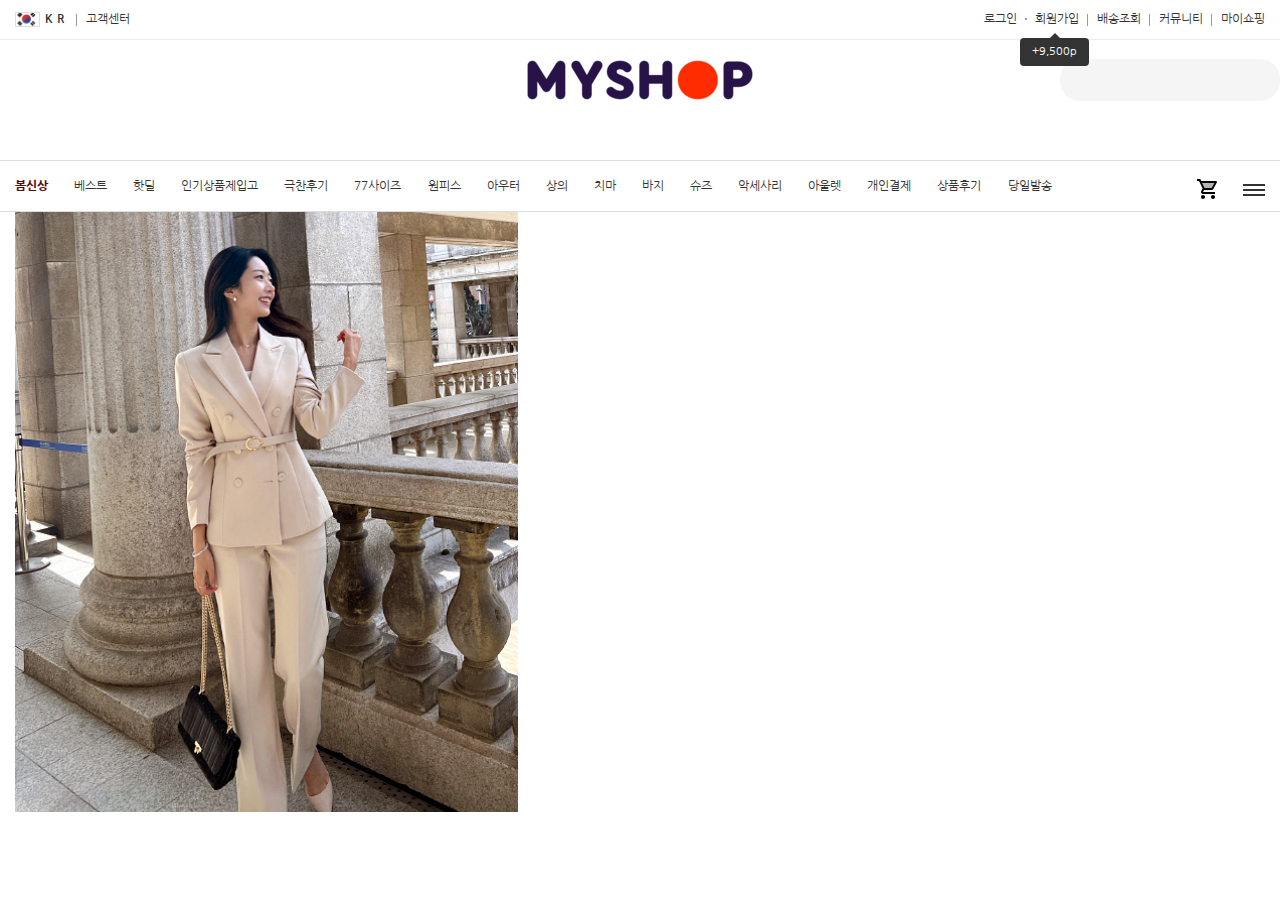
==== index.html @ f2a1b85c "second commit" ====
<!DOCTYPE html>
<html lang="ko">
    <head>
        <meta charset="UTF-8">
        <meta http-equiv="X-UA-Compatible" content="IE=edge">
        <meta name="viewport" content="width=device-width, initial-scale=1.0">
        <title>myShop</title>
        <link rel="stylesheet" href="css/style.css">
    </head>
    <body>
        <header>
            <div class="topnav">
                <div class="container">
                    <div class="row justify-content-between">
                        <ul class="left-nav">
                            <li>
                                <a href="#" class="strong">
                                    <span class="flags kr"></span>KR</a>
                                <ul class="trans-nav">
                                    <li>
                                        <a href="#">
                                            <span class="flags kr"></span>한국어</a>
                                    </li>
                                    <li>
                                        <a href="#">
                                            <span class="flags en"></span>영어</a>
                                    </li>
                                    <li>
                                        <a href="#">
                                            <span class="flags jp"></span>일본어</a>
                                    </li>
                                </ul>
                            </li>
                            <li>
                                <a href="#">고객센터</a>
                            </li>
                        </ul>
                        <ul class="right-nav">
                            <li>
                                <a href="#">로그인</a>
                            </li>
                            <li>
                                <a href="#" class="register">회원가입</a>
                            </li>
                            <li>
                                <a href="#">배송조회</a>
                            </li>
                            <li>
                                <a href="#">커뮤니티</a>
                                <ul class="comunity-nav">
                                    <li>
                                        <a href="#">공지사항</a>
                                    </li>
                                    <li>
                                        <a href="#">이벤트</a>
                                    </li>
                                    <li>
                                        <a href="#">상품후기</a>
                                    </li>
                                    <li>
                                        <a href="#">자주묻는질문</a>
                                    </li>
                                    <li>
                                        <a href="#">VIP전용게시판</a>
                                    </li>
                                    <li>
                                        <a href="#">배송문의</a>
                                    </li>
                                </ul>
                            </li>
                            <li>
                                <a href="#">마이쇼핑</a>
                            </li>
                        </ul>
                    </div>
                </div>
            </div>
            <section class="container">
                <div class="header-section row">
                    <a href="#" class="logo"></a>
                    <!-- search -->
                    <form class="search-form">
                        <label class="search">
                            <input type="search" class="search">
                            <button class="btn-search">
                                <span class="material-icons-two-tone">
                                    search
                                </span>
                            </button>
                        </label>
                    </form>
                </div>
            </section>
            <nav>
                <div class="container">
                    <div class="row mt-3">
                        <div class="col-lg-10">
                            <ul class="nav">
                                <li class="nav-item">
                                    <a href="#">봄신상</a>
                                </li>
                                <li class="nav-item">
                                    <a href="#">베스트</a>
                                </li>
                                <li class="nav-item">
                                    <a href="#">핫딜</a>
                                </li>
                                <li class="nav-item">
                                    <a href="#">인기상품제입고</a>
                                </li>
                                <li class="nav-item">
                                    <a href="#">극찬후기</a>
                                </li>
                                <li class="nav-item">
                                    <a href="#">77사이즈</a>
                                </li>
                                <li class="nav-item">
                                    <a href="#">원피스</a>
                                </li>
                                <li class="nav-item">
                                    <a href="#">아우터</a>
                                </li>
                                <li class="nav-item">
                                    <a href="#">상의</a>
                                </li>
                                <li class="nav-item">
                                    <a href="#">치마</a>
                                </li>
                                <li class="nav-item">
                                    <a href="#">바지</a>
                                </li>
                                <li class="nav-item">
                                    <a href="#">슈즈</a>
                                </li>
                                <li class="nav-item">
                                    <a href="#">악세사리</a>
                                </li>
                                <li class="nav-item">
                                    <a href="#">아울렛</a>
                                </li>
                                <li class="nav-item">
                                    <a href="#">개인결제</a>
                                </li>
                                <li class="nav-item">
                                    <a href="#">상품후기</a>
                                </li>
                                <li class="nav-item">
                                    <a href="#">당일발송</a>
                                </li>
                            </ul>
                        </div>
                        <div class="col-lg-2 text-right all">
                            <a href="#" class="cart" id="cart">
                                <span class="material-icons-two-tone">
                                    shopping_cart
                                </span>
                            </a>
                            <a href="#" class="list-all newlist">
                                <span></span>
                                <span></span>
                                <span></span>
                            </a>
                        </div>
                    </div>
                    <!-- 장바구니 -->
                    <div class="cart-view none">
                        <div class="cart-title">
                            <h1>shopping-box</h1>
                            <div class="cart-close" id="close">
                                <span class="material-icons-outlined">
                                    close
                                </span>
                            </div>
                        </div>
                        <div class="cart-body">
                            <ul class="tab">
                                <li class="active">
                                    <a href="javascript:void(0)" onclick="viewTab(0);">장바구니</a>
                                </li>   
                                <li>
                                    <a href="javascript:void(0)" onclick="viewTab(1);">최근본상품</a>
                                </li>
                                <li>
                                    <a href="javascript:void(0)" onclick="viewTab(2);">관심상품</a>
                                </li>
                                <li>
                                    <a href="javascript:void(0)" onclick="viewTab(3);">좋아요</a>
                                </li>
                            </ul>
                            <div class="tabcontent-box">
                                <div class="tabcontent active">
                                    <div class="imgbox"></div>
                                    <div class="txtbox">s</div>
                                </div>
                                <div class="tabcontent">
                                    <div class="imgbox"></div>
                                    <div class="txtbox">d</div>
                                </div>
                                <div class="tabcontent">
                                    <div class="imgbox"></div>
                                    <div class="txtbox">
                                        <p>로그인이 필요합니다</p>
                                        <p>회원에게만 제공됩니다</p>
                                    </div>
                                </div>
                                <div class="tabcontent">
                                    <div class="imgbox"></div>
                                    <div class="txtbox"><p>좋아요 내역이 없습니다</p> 
                                       <p>좋아하는 상품을 콕!</p>
                                    </div>
                                </div>
                            </div>
                        </div>
                        <div class="cart-bottom">
                            dd
                        </div>
                    </div>

                </div>

                <!-- sitemap -->
                <div class="sitemap" id="sitemap">
                    <div class="sitenav">
                        <div class="container">
                            <div class="row">
                                <div class="col-lg-5">
                                    <div class="row border-right">
                                        <div class="col-mg-6">
                                            <h1>카테고리</h1>
                                            <ul>
                                                <li>
                                                    <a href="#">봄신상</a>
                                                </li>
                                                <li>
                                                    <a href="#">베스트</a>
                                                </li>
                                                <li>
                                                    <a href="#">핫딜</a>
                                                </li>
                                            </ul>
                                        </div>
                                        <div class="col-mg-6">
                                            <ul class="mt-cat">
                                                <li>
                                                    <a href="#">인기상품재입고</a>
                                                </li>
                                                <li>
                                                    <a href="#">77사이즈</a>
                                                </li>
                                                <li>
                                                    <a href="#">원피스</a>
                                                </li>
                                                <li>
                                                    <a href="#">아우터</a>
                                                </li>
                                                <li>
                                                    <a href="#">상의</a>
                                                </li>
                                                <li>
                                                    <a href="#">치마</a>
                                                </li>
                                                <li>
                                                    <a href="#">바지</a>
                                                </li>
                                                <li>
                                                    <a href="#">슈즈</a>
                                                </li>
                                                <li>
                                                    <a href="#">악세사리</a>
                                                </li>
                                                <li>
                                                    <a href="#">아울렛</a>
                                                </li>
                                                <li>
                                                    <a href="#">개인결제</a>
                                                </li>
                                                <li>
                                                    <a href="#">당일배송</a>
                                                </li>
                                            </ul>
                                        </div>
                                    </div>
                                </div>
                                <div class="col-lg-7">
                                    <div class="row">
                                        <div class="col-md-4 border-right">
                                            <h1>커뮤니티</h1>
                                            <ul>
                                                <li>
                                                    <a href="#">공지사항</a>
                                                </li>
                                                <li>
                                                    <a href="#">이벤트</a>
                                                </li>
                                                <li>
                                                    <a href="#">상품후기</a>
                                                </li>
                                                <li>
                                                    <a href="#">자주묻는질문</a>
                                                </li>
                                                <li>
                                                    <a href="#">VIP전용게시판</a>
                                                </li>
                                                <li>
                                                    <a href="#">배송문의</a>
                                                </li>
                                                <li>
                                                    <a href="#">교환/반품문의</a>
                                                </li>
                                                <li>
                                                    <a href="#">배송전 취소/변경</a>
                                                </li>
                                                <li>
                                                    <a href="#">입금/기타문의</a>
                                                </li>
                                                <li>
                                                    <a href="#">상품문의</a>
                                                </li>
                                                <li>
                                                    <a href="#">코디/재입고문의</a>
                                                </li>
                                            </ul>
                                        </div>
                                        <div class="col-md-4 border-right">
                                            <h1>쇼핑</h1>
                                            <ul>
                                                <li>
                                                    <a href="#">장바구니</a>
                                                </li>
                                                <li>
                                                    <a href="#">배송조회</a>
                                                </li>
                                                <li>
                                                    <a href="#">내 쿠폰</a>
                                                </li>
                                                <li>
                                                    <a href="#">좋아요</a>
                                                </li>
                                                <li>
                                                    <a href="#">관심상품</a>
                                                </li>
                                                <li>
                                                    <a href="#">최근 본 상품</a>
                                                </li>
                                            </ul>
                                        </div>
                                        <div class="col-md-4">
                                            <h1>개인정보</h1>
                                            <ul>
                                                <li>
                                                    <a href="#">마이쇼핑</a>
                                                </li>
                                                <li>
                                                    <a href="#">로그인</a>
                                                </li>
                                                <li>
                                                    <a href="#">회원가입</a>
                                                </li>
                                                <li>
                                                    <a href="#">아이디 찾기</a>
                                                </li>
                                                <li>
                                                    <a href="#">비밀번호 찾기</a>
                                                </li>
                                            </ul>
                                        </div>
                                    </div>
                                </div>
                            </div>
                        </div>
                    </div>
                </div>

            </nav>
        </header>

        <!-- hero -->

        <div class="container">
            <div class="row">
                <div class="col-lg-5 ovhidden">
                    <div class="img-slide fade">
                        <img src="images/pd/001.jpg" alt="001">
                    </div>
                    <div class="img-slide fade">
                        <img src="images/pd/002.jpg" alt="002">
                    </div>
                    <div class="img-slide fade">
                        <img src="images/pd/003.jpg" alt="003">
                    </div>
                </div>
                <div class="col-lg-7">

                </div>
            </div>
        </div>
        <script src="js/shop.js"></script>
    </body>
</html>
---- css/style.css ----
@import url('bootstrap-reboot.min.css');
@import url('bootstrap-grid.min.css');
@import url('https://fonts.googleapis.com/css2?family=Nanum+Gothic:wght@400;700;800&display=swap');
@import url('https://fonts.googleapis.com/css2?family=Material+Icons+Outlined');
@import url('https://fonts.googleapis.com/css2?family=Material+Icons+Two+Tone');
body{
    font-family: 'Nanum Gothic', sans-serif;
    font-size: 12px;
    line-height:1.6;
    color:#333;
    margin:0;
}
.container{
    max-width:1320px;
}
.border-right{
    border-right: 1px solid #ededed;
}

/***################## HEADER #####################***/
header{
    width:100%;
}
.topnav{
    background-color:#fff;
    height:40px;
    border-bottom:1px solid #ededed;
    width:100%;
    padding-top:10px;
    position:absolute;
    z-index:2;
}
.left-nav,.right-nav{
    list-style:none;
    margin:0;
    padding:0;
}

.right-nav>li,
.left-nav>li{
    position:relative;
    display:inline-block;
}
.left-nav a{
    margin-left:15px;
    color:#333;
    text-decoration:none;
}
.right-nav a{
    margin-right:15px;
    color:#333;
    text-decoration:none;
}
span.flags{
    display:inline-block;
    width:25px;
    height:15px;
    vertical-align:middle;
    margin-right:5px;
    border:1px solid #ddd;
    background: url(../images/flag.png) no-repeat;
    background-size:290px;
}
span.flags.kr{
    background-position:-44px -89px;
}
span.flags.en{
    background-position:-78px -188px;
}
span.flags.jp{
    background-position:-7px -89px;
}
a.strong{
    font-weight:700;
    letter-spacing:4px;
}
.left-nav>li::before,
.right-nav>li::before{
    content:"";
    width:1px;
    height:12px;
    background:#999;
    position:absolute;
    top:4px;
    left:-10px;
}
.left-nav>li::before{
    left:5px;
}
.left-nav>li:first-child::before,
.right-nav>li:first-child::before{
    background:transparent;
}
.right-nav>li:nth-child(2)::before{
    height:2px;
    width:2px;
    top:8px;
}
li>ul{
    list-style:none;
    margin:0;
    padding:0;
    padding-top:10px;
    background-color:#fff;
    border-bottom:1px solid #ededed;
    position:absolute;
    box-shadow:0px 2px 4px 0 rgba(0,0,0,0.09);
}
li>ul>li{
    padding-top:3px;
    padding-bottom:3px;
}
.text-right{
    text-align:right;
}
.text-center{
    text-align:center;
}
.trans-nav{
   width:110px;
   left:-8px;
   z-index:100;
   display:none;
   transition:300ms;
   box-shadow:0px 4px 2px 0 rgba(0,0,0,0.09);
}
.comunity-nav{
  width:110px;
  text-align:left;
  left:-12px;
  z-index:100;
  display:none;
  transition:300ms;
  box-shadow:0px 8px 0px 0 rgb(0,0,0,0),
             0px 2px 2px 0 rgba(0,0,0,0.09),
}
.comunity-nav li{
    padding-left:13px;
    border-left:1px solid #ddd;
    border-right:1px solid #ddd;
}
.left-nav>li:first-child:hover>ul.trans-nav{
    display:block;
}
.right-nav>li:nth-child(4):hover>ul.comunity-nav{
    display:block;
}
/*** under line ***/
.left-nav>li::after,
.right-nav>li::after{
    content:"";
    display:block;
    position:absolute;
    left:12px;
    right:0;
    bottom:-11px;
    border:1px solid #333;
    transform: scaleX(0);
    transition: transform 300ms;
}
.right-nav>li::after{
    left:-5px;
}
.left-nav>li:hover::after,
.right-nav>li:hover::after{
    transform: scaleX(0.8);
}
.trans-nav::after,
.comunity-nav::after{
    content:"";
    display:block;
    position:absolute;
    left:12px;
    right:0;
    bottom:-5px;
    border:2px solid #333;
    transform: scaleX(0);
    transition: transform 300ms;
}
.trans-nav:hover::after,
.comunity-nav:hover::after{
    transform: scaleX(1);
}

/** register 9500point **/
a.register{
    position:relative;
}
a.register::after{
    content:"+9,500p";
    display:block;
    position:absolute;
    padding:5px 12px;
    background:#333;
    color:#fff;
    font-size:11px;
    border-radius:4px;
    top:25px;
    left:-15px;
    animation-name: registerAddpoint;
    animation-duration:1.2s;
    animation-iteration-count: infinite;
}
a.register::before{
    content:"";
    width:0;
    height:0;
    position:absolute;
    top:15px;
    left:15px;
    border-bottom:5px solid #333;
    border-left:5px solid transparent;
    border-right:5px solid transparent;
    border-top:5px solid transparent;
    animation-name: registerAddpoint;
    animation-duration:1.2s;
    animation-iteration-count: infinite;
}
@keyframes registerAddpoint{
    20%{
      transform: translateY(5px);
      opacity:0.5;
    }
    30%{
        transform: translateY(0px);
        opacity:1;
    }
    40%{
        transform: translateY(5px);
    }
    50%{
        transform: translateY(0px);
    }

}

/******** HEADER SECTION ***********/
.header-section{
    height:160px;
    justify-content: center;
    align-items: center;
    position:relative;
}
.logo{
    display:inline-block;
    width: 226px;
    height:40px;
    background:url(../images/logo.png) no-repeat;
    background-size:100%;
}

/***************nav ***************/
nav{
    width:100%;
    height:52px;
    border-top:1px solid #ddd;
    border-bottom:1px solid #ddd;
    position: relative;
}
.search-form{
    position:absolute;
    right:0;
    padding:3px 5px;
    background-color:#f5f5f5;
    border-radius:20px;
    width:220px;

}
.search, .btn-search{
   outline:none;
   border:none;
   background:transparent;
   font-size:16px;
}
.btn-search{
   padding:0;
   position:absolute;
}
ul.nav{
    list-style:none;
    margin:0;
    padding:0;
    display: flex;
    justify-content: space-between;
    align-items: center;
}
ul.nav a{
    color:#333;
    text-decoration:none;
}
ul.nav>li:first-child>a{
    font-weight:800;
    color:#5e0d0d;
}
.all>a{
    display:inline-block;
    margin-left:20px;
    color:#333;
    text-decoration:none;
}
.list-all{
    width:22px;
    height: 22px;
    position: relative;
}
.list-all>span{
    position: absolute;
    display:block;
    height:2px;
    width: 100%;
    background-color: #333;
    transition: all 400ms;
}
.list-all>span:first-child{
    top: 5px;
    left: 0;
}
.list-all>span:nth-child(2){
    top: 10px;
    left: 0;
}
.list-all>span:last-child{
    top: 15px;
    left: 0;
}
.newlist:hover>span:first-child{
    width: 2px;
    top: 10px;
    left: 0;
}
.newlist:hover>span:nth-child(2){
    width: 2px;
    top: 10px;
    left: 10px;
}
.newlist:hover>span:last-child{
    width: 2px;
    top: 10px;
    left: 20px;
}
.list-all.close>span:first-child{
    transform: rotate(45deg);
    top: 10px;
}
.list-all.close>span:nth-child(2){
    opacity: 0;
}
.list-all.close>span:last-child{
    transform: rotate(-45deg);
    top: 10px;
}

/* sitemap */

.sitemap{
    width: 100%;
    height: 100%;
    position: fixed;
    background-color: rgba(0, 0, 0, 0.09);
    z-index: 1;
    display: none;
}
.sitenav{
    background-color: #fff;
    padding: 40px;
}
.sitenav ul{
    list-style: none;
    margin: 0;
    padding: 0;
}
.sitenav li>a{
    display: block;
    padding-bottom: 10px;
    color: #999;
}
.sitenav ul.mt-cat{
    margin-top: 40px;
}
.cart-view{
    width: 350px;
    padding: 40px;
    border: 1px solid #ddd;
    background: #fff;
    position: absolute;
    right: 298px;
    top: 50px;
    z-index: 100;
}
.none{
    display: none;
}
.cart-title{
    display: flex;
    padding-bottom: 10px;
    border-bottom: 1px solid #333;
    justify-content: space-between;
}
.cart-title h1{
    font-size: 16px;
    text-transform: uppercase;
}
.cart-close{
    cursor: pointer;
    width: 24px;
    height: 24px;
    transition: all 500ms;
}
.cart-close:hover{
    transform: rotate(-180deg);
    transform-origin: 12px 12px;
}
.cart-body{
    border-bottom: 1px solid #ddd;
    padding-bottom:20px;
}
ul.tab{
    list-style: none;
    margin: 0;
    padding: 0;
    display: flex;
}
ul.tab>li{
    padding-top: 15px;
    padding-bottom: 10px;
    margin-right: 10px;
    position: relative;
}
.tab>li>a{
    color: #333;
    text-decoration: none;
}
.tab>li.active>a{
    font-weight: 900;
}
.tab>li::after{
    content:"";
    height: 3px;
    width: 100%;
    left: 0;
    bottom: 0;
    background-color: #333;
    position: absolute;
    transform: scaleX(0);
    transition: all 300ms;
}
.tab>li.active::after,
.tab>li:hover::after{
    transform: scaleX(1);
    transition: all 300ms;
}
.cart-bottom{
    padding-top: 10px;
}
.tabcontent-box{
    position: relative;
    padding-top: 20px;
    padding-bottom: 20px;
    min-height: 240px;
}
.tabcontent{
    opacity: 0;
    position: absolute;
    display: flex;
}
.tabcontent.active{
    opacity: 1;
}
.tabcontent .imgbox{
    width: 50px;
    height: 50px;
}
.tabcontent .imgbox img{
    width: 50px;
    height: 50px;
    object-fit: cover;
}
.tabcontent .txtbox{
    width: calc(100% - 60px);
    height: 50px;
}

/* HERO */
.ovihidden{
    overflow: hidden;
}
.img-slide{
    display: none;
}
.img-slide img{
    width: 100%;
    height: 600px;
    object-fit: cover;
}
@keyframes fade{
    from{
        opacity: ;
    }
}
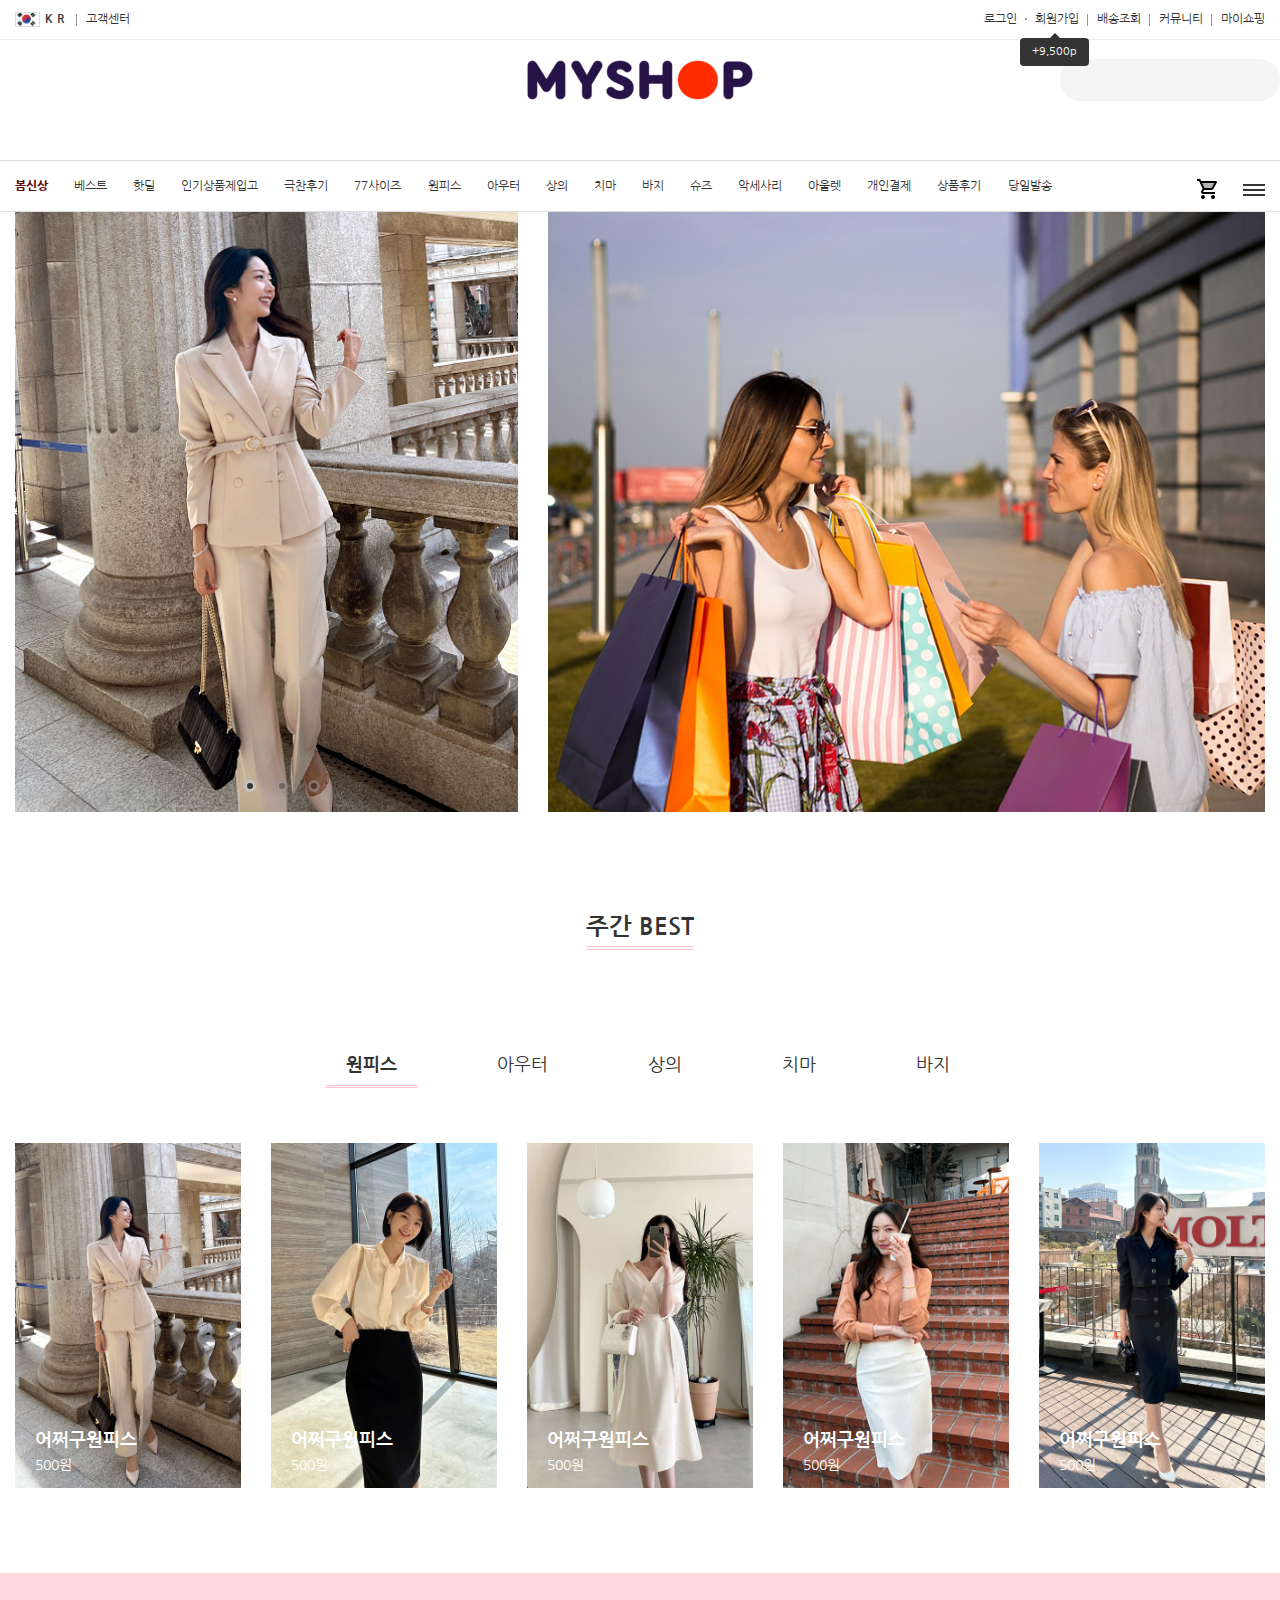
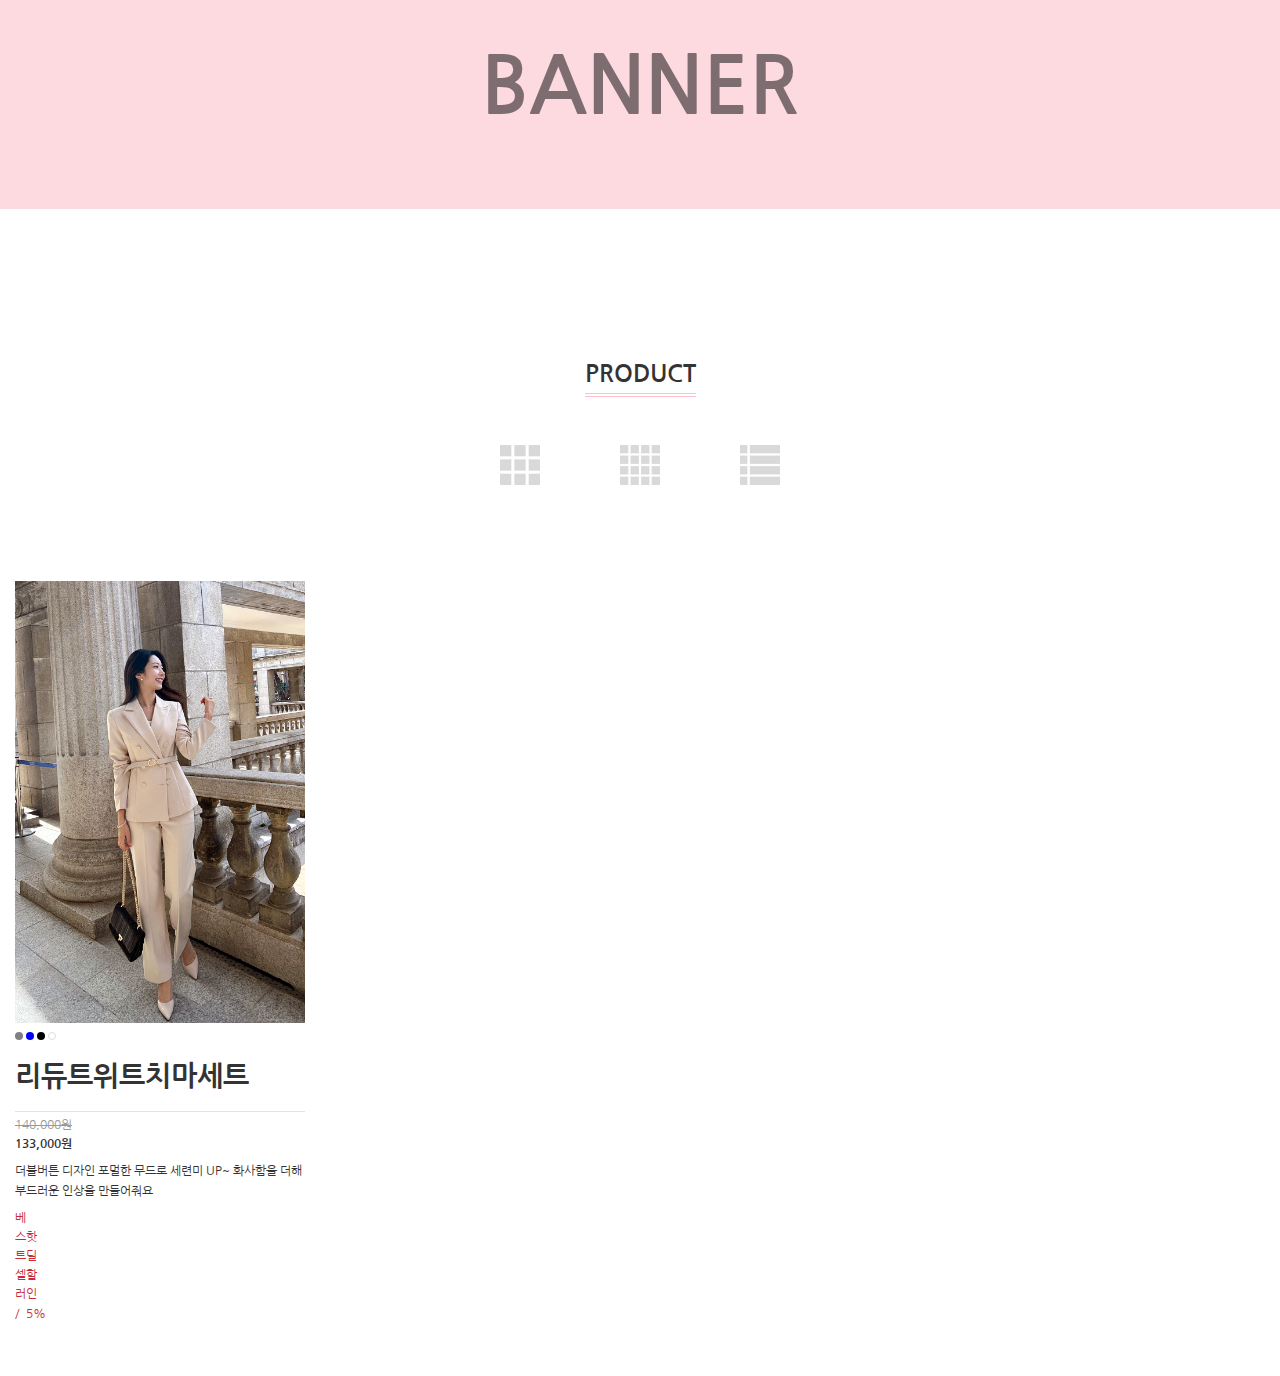
==== commit 4b21801f: "json 추가" ====
--- a/index.html
+++ b/index.html
@@ -6,6 +6,7 @@
         <meta name="viewport" content="width=device-width, initial-scale=1.0">
         <title>myShop</title>
         <link rel="stylesheet" href="css/style.css">
+        <style></style>
     </head>
     <body>
         <header>
@@ -176,7 +177,7 @@
                             <ul class="tab">
                                 <li class="active">
                                     <a href="javascript:void(0)" onclick="viewTab(0);">장바구니</a>
-                                </li>   
+                                </li>
                                 <li>
                                     <a href="javascript:void(0)" onclick="viewTab(1);">최근본상품</a>
                                 </li>
@@ -189,12 +190,14 @@
                             </ul>
                             <div class="tabcontent-box">
                                 <div class="tabcontent active">
-                                    <div class="imgbox"></div>
-                                    <div class="txtbox">s</div>
+                                    <div class="imgbox">
+                                        <img src="images/012.gif" alt="012">
+                                    </div>
+                                    <div class="txtbox">무슨무슨원피스</div>
                                 </div>
                                 <div class="tabcontent">
                                     <div class="imgbox"></div>
-                                    <div class="txtbox">d</div>
+                                    <div class="txtbox">무슨무슨원피스</div>
                                 </div>
                                 <div class="tabcontent">
                                     <div class="imgbox"></div>
@@ -205,8 +208,9 @@
                                 </div>
                                 <div class="tabcontent">
                                     <div class="imgbox"></div>
-                                    <div class="txtbox"><p>좋아요 내역이 없습니다</p> 
-                                       <p>좋아하는 상품을 콕!</p>
+                                    <div class="txtbox">
+                                        <p>좋아요 내역이 없습니다</p>
+                                        <p>좋아하는 상품을 콕!</p>
                                     </div>
                                 </div>
                             </div>
@@ -388,12 +392,247 @@
                     <div class="img-slide fade">
                         <img src="images/pd/003.jpg" alt="003">
                     </div>
-                </div>
-                <div class="col-lg-7">
-
+
+                    <ul class="paging-img">
+                        <li class="active dot"></li>
+                        <li class="dot"></li>
+                        <li class="dot"></li>
+                    </ul>
+                </div>
+
+                <div class="col-lg-7 shopstreet">
+                    <img src="images/shop_street.jpg" alt="shopstreet">
+                </div>
+
+            </div>
+            <!-- row -->
+            <div class="row justify-content-center">
+                <h1 class="my-5 pt-5 pb-1 shoptitle">주간 BEST</h1>
+            </div>
+            <div class="row pt-5">
+                <ul class="best-tab justify-content-center">
+                    <li class="tablinks active" onclick="openBest(event, 'best1')">원피스</li>
+                    <li class="tablinks" onclick="openBest(event, 'best2')">아우터</li>
+                    <li class="tablinks" onclick="openBest(event, 'best3')">상의</li>
+                    <li class="tablinks" onclick="openBest(event, 'best4')">치마</li>
+                    <li class="tablinks" onclick="openBest(event, 'best5')">바지</li>
+                </ul>
+                <!-- tabcontent -->
+                <div id="best1" class="besttabcontent">
+                    <div class="row">
+                        <!-- loop -->
+                        <a href="#">
+                            <img src="images/pd/001.jpg" class="img-fluid" alt="001">
+                            <h2>어쩌구원피스</h2>
+                            <p>500원</p>
+                        </a>
+                        <a href="#">
+                            <img src="images/pd/002.jpg" class="img-fluid" alt="002">
+                            <h2>어쩌구원피스</h2>
+                            <p>500원</p>
+                        </a>
+                        <a href="#">
+                            <img src="images/pd/003.jpg" class="img-fluid" alt="003">
+                            <h2>어쩌구원피스</h2>
+                            <p>500원</p>
+                        </a>
+                        <a href="#">
+                            <img src="images/pd/004.jpg" class="img-fluid" alt="004">
+                            <h2>어쩌구원피스</h2>
+                            <p>500원</p>
+                        </a>
+                        <a href="#">
+                            <img src="images/pd/005.jpg" class="img-fluid" alt="005">
+                            <h2>어쩌구원피스</h2>
+                            <p>500원</p>
+                        </a>
+                    </div>
+                </div>
+                <div id="best2" class="besttabcontent">
+                    <div class="row">
+                        <!-- loop -->
+                        <a href="#">
+                            <img src="images/pd/006.jpg" class="img-fluid" alt="006">
+                            <h2>어쩌구원피스</h2>
+                            <p>500원</p>
+                        </a>
+                        <a href="#">
+                            <img src="images/pd/007.jpg" class="img-fluid" alt="007">
+                            <h2>어쩌구원피스</h2>
+                            <p>500원</p>
+                        </a>
+                        <a href="#">
+                            <img src="images/pd/008.jpg" class="img-fluid" alt="008">
+                            <h2>어쩌구원피스</h2>
+                            <p>500원</p>
+                        </a>
+                        <a href="#">
+                            <img src="images/pd/009.jpg" class="img-fluid" alt="009">
+                            <h2>어쩌구원피스</h2>
+                            <p>500원</p>
+                        </a>
+                        <a href="#">
+                            <img src="images/pd/010.jpg" class="img-fluid" alt="010">
+                            <h2>어쩌구원피스</h2>
+                            <p>500원</p>
+                        </a>
+                    </div>
+                </div>
+                <div id="best3" class="besttabcontent">
+                    <div class="row">
+                        <!-- loop -->
+                        <a href="#">
+                            <img src="images/pd/011.jpg" class="img-fluid" alt="011">
+                            <h2>어쩌구원피스</h2>
+                            <p>500원</p>
+                        </a>
+                        <a href="#">
+                            <img src="images/pd/012.jpg" class="img-fluid" alt="012">
+                            <h2>어쩌구원피스</h2>
+                            <p>500원</p>
+                        </a>
+                        <a href="#">
+                            <img src="images/pd/013.jpg" class="img-fluid" alt="013">
+                            <h2>어쩌구원피스</h2>
+                            <p>500원</p>
+                        </a>
+                        <a href="#">
+                            <img src="images/pd/014.jpg" class="img-fluid" alt="014">
+                            <h2>어쩌구원피스</h2>
+                            <p>500원</p>
+                        </a>
+                        <a href="#">
+                            <img src="images/pd/015.jpg" class="img-fluid" alt="015">
+                            <h2>어쩌구원피스</h2>
+                            <p>500원</p>
+                        </a>
+                    </div>
+                </div>
+                <div id="best4" class="besttabcontent">
+                    <div class="row">
+                        <!-- loop -->
+                        <a href="#">
+                            <img src="images/pd/016.jpg" class="img-fluid" alt="016">
+                            <h2>어쩌구원피스</h2>
+                            <p>500원</p>
+                        </a>
+                        <a href="#">
+                            <img src="images/pd/017.jpg" class="img-fluid" alt="017">
+                            <h2>어쩌구원피스</h2>
+                            <p>500원</p>
+                        </a>
+                        <a href="#">
+                            <img src="images/pd/018.jpg" class="img-fluid" alt="018">
+                            <h2>어쩌구원피스</h2>
+                            <p>500원</p>
+                        </a>
+                        <a href="#">
+                            <img src="images/pd/019.jpg" class="img-fluid" alt="019">
+                            <h2>어쩌구원피스</h2>
+                            <p>500원</p>
+                        </a>
+                        <a href="#">
+                            <img src="images/pd/020.jpg" class="img-fluid" alt="020">
+                            <h2>어쩌구원피스</h2>
+                            <p>500원</p>
+                        </a>
+                    </div>
+                </div>
+                <div id="best5" class="besttabcontent">
+                    <div class="row">
+                        <!-- loop -->
+                        <a href="#">
+                            <img src="images/pd/021.jpg" class="img-fluid" alt="021">
+                            <h2>어쩌구원피스</h2>
+                            <p>500원</p>
+                        </a>
+                        <a href="#">
+                            <img src="images/pd/022.jpg" class="img-fluid" alt="022">
+                            <h2>어쩌구원피스</h2>
+                            <p>500원</p>
+                        </a>
+                        <a href="#">
+                            <img src="images/pd/023.jpg" class="img-fluid" alt="023">
+                            <h2>어쩌구원피스</h2>
+                            <p>500원</p>
+                        </a>
+                        <a href="#">
+                            <img src="images/pd/024.jpg" class="img-fluid" alt="024">
+                            <h2>어쩌구원피스</h2>
+                            <p>500원</p>
+                        </a>
+                        <a href="#">
+                            <img src="images/pd/025.jpg" class="img-fluid" alt="025">
+                            <h2>어쩌구원피스</h2>
+                            <p>500원</p>
+                        </a>
+                    </div>
+                </div>
+            </div>
+        </div>
+        <!-- container -->
+
+        <div class="container-fluid pink">
+            <div class="container">
+                <h1>BANNER</h1>
+            </div>
+        </div>
+
+        <div class="container">
+            <div class="row justify-content-center">
+                <h1 class="my-5 pt-5 pb-1 shoptitle">PRODUCT</h1>
+            </div>
+            <div class="row justify-content-center listview">
+                <div class="listbox" onclick="vlist(12)"></div>
+                <div class="box4" onclick="vlist(12)"></div>
+                <div class="box3" onclick="vlist(12)"></div>
+            </div>
+            <div class="row mt-5">
+                <div class="col-lg-3 my-5">
+                    <div class="card">
+                        <a href="#"><img src="images/pd/001.jpg" class="img-fluid" alt="001"></a>
+                        <div class="card-body">
+                            <ul class="pd-list">
+                                <li>
+                                    <span class="gray"></span>
+                                    <span class="blue"></span>
+                                    <span class="black"></span>
+                                    <span class="white"></span>
+                                </li>
+                                <li class="pd-title">
+                                    <h1>리듀트위트치마세트</h1>
+                                </li>
+                                <li>
+                                    <del>140,000원</del>
+                                    <br>
+                                    <strong>133,000원</strong>
+                                </li>
+                                <li>
+                                    더블버튼 디자인 포멀한 무드로 세련미 UP~ 화사함을 더해 부드러운 인상을 만들어줘요
+                                </li>
+                                <li class="last">
+                                    <span>베스트셀러</span>
+                                    <span>핫딜할인5%</span>
+                                </li>
+                            </ul>
+                        </div>
+                    </div>
                 </div>
             </div>
         </div>
         <script src="js/shop.js"></script>
+        <script>
+            function vlist(n) {
+                const el = document.querySelectorAll(".pd");
+                el.forEach((items) => {
+                    items
+                        .classList
+                        .remove('col-lg-3', 'col-lg-4', 'col-lg-12');
+                    items
+                        .classList
+                        .add('col-lg-' + n);
+                });
+            }
+        </script>
     </body>
 </html>--- a/css/style.css
+++ b/css/style.css
@@ -487,13 +487,210 @@
 .img-slide{
     display: none;
 }
-.img-slide img{
+.img-slide img,
+.shopstreet img{
     width: 100%;
     height: 600px;
     object-fit: cover;
 }
+.fade{
+    animation-name: fade;
+    animation-duration: 1.5s;
+}
+ul.paging-img{
+    list-style-type: none;
+    margin: 0;
+    padding: 0;
+    display: flex;
+    justify-content: center;
+    position: absolute;
+    z-index: 2;
+    bottom: 20px;
+    width: 100%;
+}
+ul.paging-img li{
+    width: 12px;
+    height: 12px;
+    border-radius: 50%;
+    background-color: rgba(0, 0, 0, 0.3);
+    margin-left: 10px;
+    margin-right: 10px;
+    border: 3px solid rgba(255, 255, 255, 0.3);
+}
+ul.paging-img li.active{
+    background-color: rgba(0, 0, 0, 0.7);
+    border: 3px solid rgba(255, 255, 255, 0.7);
+}
 @keyframes fade{
     from{
-        opacity: ;
+        opacity:  0.3;
     }
+    to{
+        opacity: 1;
+    }
+}
+
+/* 주간 베스트 */
+.shoptitle{
+    position: relative;
+}
+.shoptitle::after{
+    content: "";
+    border-bottom: 0.5px solid pink;
+    border-top: 0.5px solid pink;
+    width: 100%;
+    height: 4px;
+    position: absolute;
+    bottom: 0;
+    left: 0;
+}
+.best-tab{
+    display: flex;
+    margin: 0;
+    padding: 0;
+    list-style-type: none;
+    padding-left: 15px;
+    width: 100%;
+}
+.best-tab>li{
+    font-size: 18px;
+    margin-right: 30px;
+    margin-left: 30px;
+    cursor: pointer;
+    padding: 5px 20px;
+}
+.tablinks:hover,
+.tablinks.active{
+    font-weight: 700;
+    border-bottom: 3px double pink;    
+}
+.besttabcontent{
+    padding: 20px 15px;
+    margin-top: 20px;
+    width: 100%;
+    display: none;
+}
+.besttabcontent a{
+    display: block;
+    width: 20%;
+    padding: 15px;
+    position: relative;
+}
+.img-fluid{
+    max-width: 100%;
+}
+.besttabcontent h2{
+    color: #fff;
+    position: absolute;
+    bottom: 40px;
+    left: 30px;
+    padding-left: 5px;
+    padding-right: 5px;
+}
+.besttabcontent p{
+    color: #fff;
+    position: absolute;
+    bottom: 10px;
+    left: 30px;
+    font-size: 14px;
+    padding-left: 5px;
+    padding-right: 5px;
+}
+.besttabcontent a:hover h2,
+.besttabcontent a:hover p{
+    background: rgba(0, 0, 0, 0.3);
+}
+.pink{
+    margin-top: 50px;
+    margin-bottom: 50px;
+    background-color: rgb(253, 218, 224);
+    padding-top: 50px;
+    padding-bottom: 50px;
+}
+.pink h1{
+    text-align: center;
+    font-size: 80px;
+    color: rgba(0, 0, 0, 0.5);
+}
+/* svg 파일 불러오기 */
+.listview>div{
+    margin-left: 40px;
+    margin-right: 40px;
+}
+.listbox{
+    width: 40px;
+    height: 40px;
+    background: url(../images/list01.svg) no-repeat;
+    cursor: pointer;
+}
+.listbox:hover{
+    background: rgb(253, 218, 224) url(../images/list01_hover.svg) no-repeat; 
+}
+.box4{
+    width: 40px;
+    height: 40px;
+    background: url(../images/list02.svg) no-repeat;
+    cursor: pointer;
+}
+.box4:hover{
+    background: rgb(253, 218, 224) url(../images/list02_hover.svg) no-repeat; 
+}
+.box3{
+    width: 40px;
+    height: 40px;
+    background: url(../images/list03.svg) no-repeat;
+    cursor: pointer;
+}
+.box3:hover{
+    background: rgb(253, 218, 224) url(../images/list03_hover.svg) no-repeat; 
+}
+/* 상품 디자인 */
+.pd-list{
+    list-style-type: none;
+    padding: 0;
+    margin: 0;
+}
+.pd-list li{
+    padding-top: 4px;
+    padding-bottom: 4px;
+}
+.pd-list:first-child span{
+    display: inline-block;
+    width: 8px;
+    height: 8px;
+    border-radius: 50%;
+    margin-right: 0 4px;
+}
+.gray{
+    background: gray;
+}
+.blue{
+    background: blue;
+}
+.black{
+    background: black;
+}
+.white{
+    border: 1px solid #ddd;
+}
+.pd-title{
+    border-bottom: 1px solid #e3e3e3;
+}
+.pd-title{
+    font-size: 14px;
+}
+li del{
+    color: #999;
+}
+.pd-list p{
+    margin: 0;
+    padding: 0;
+}
+li.last span{
+    color: #c72b35;
+    padding-right: 3px;
+}
+li.last span:not(:last-child)::after{
+    content: "/";
+    display: inline-block;
 }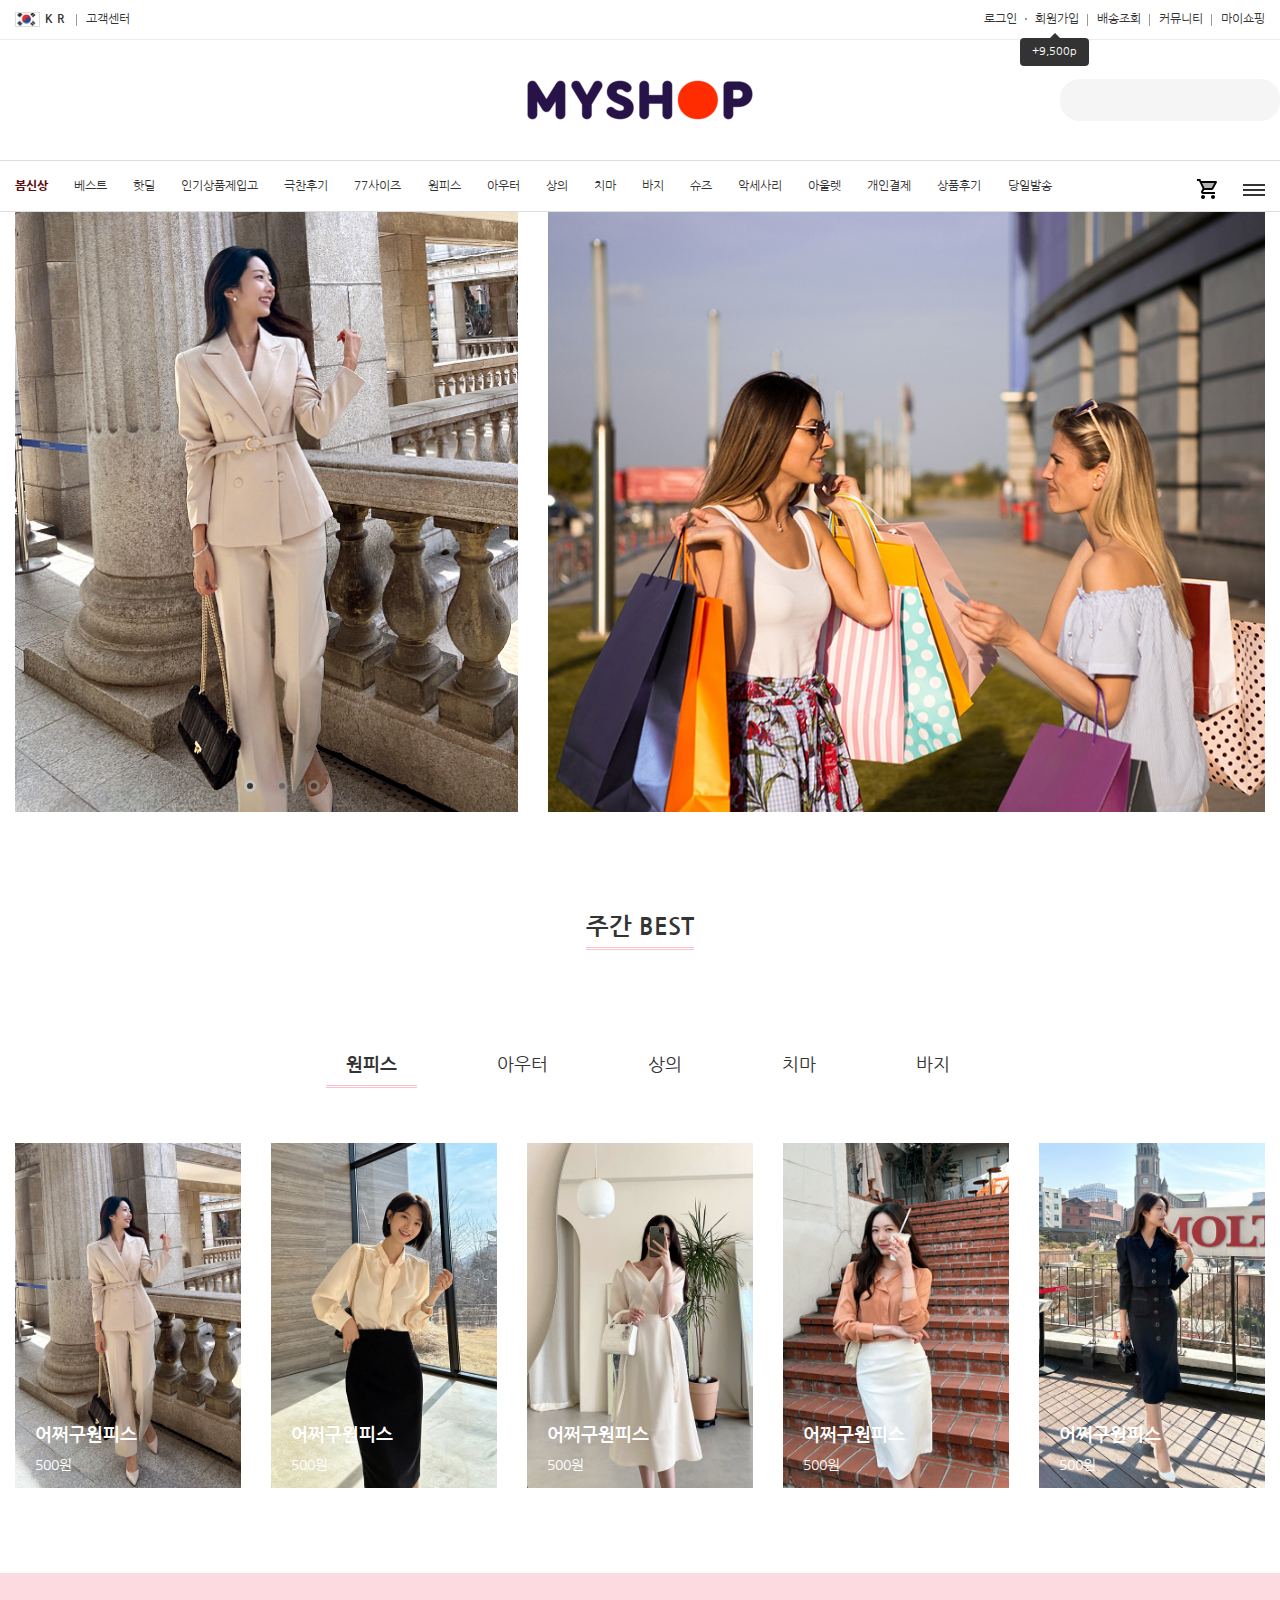
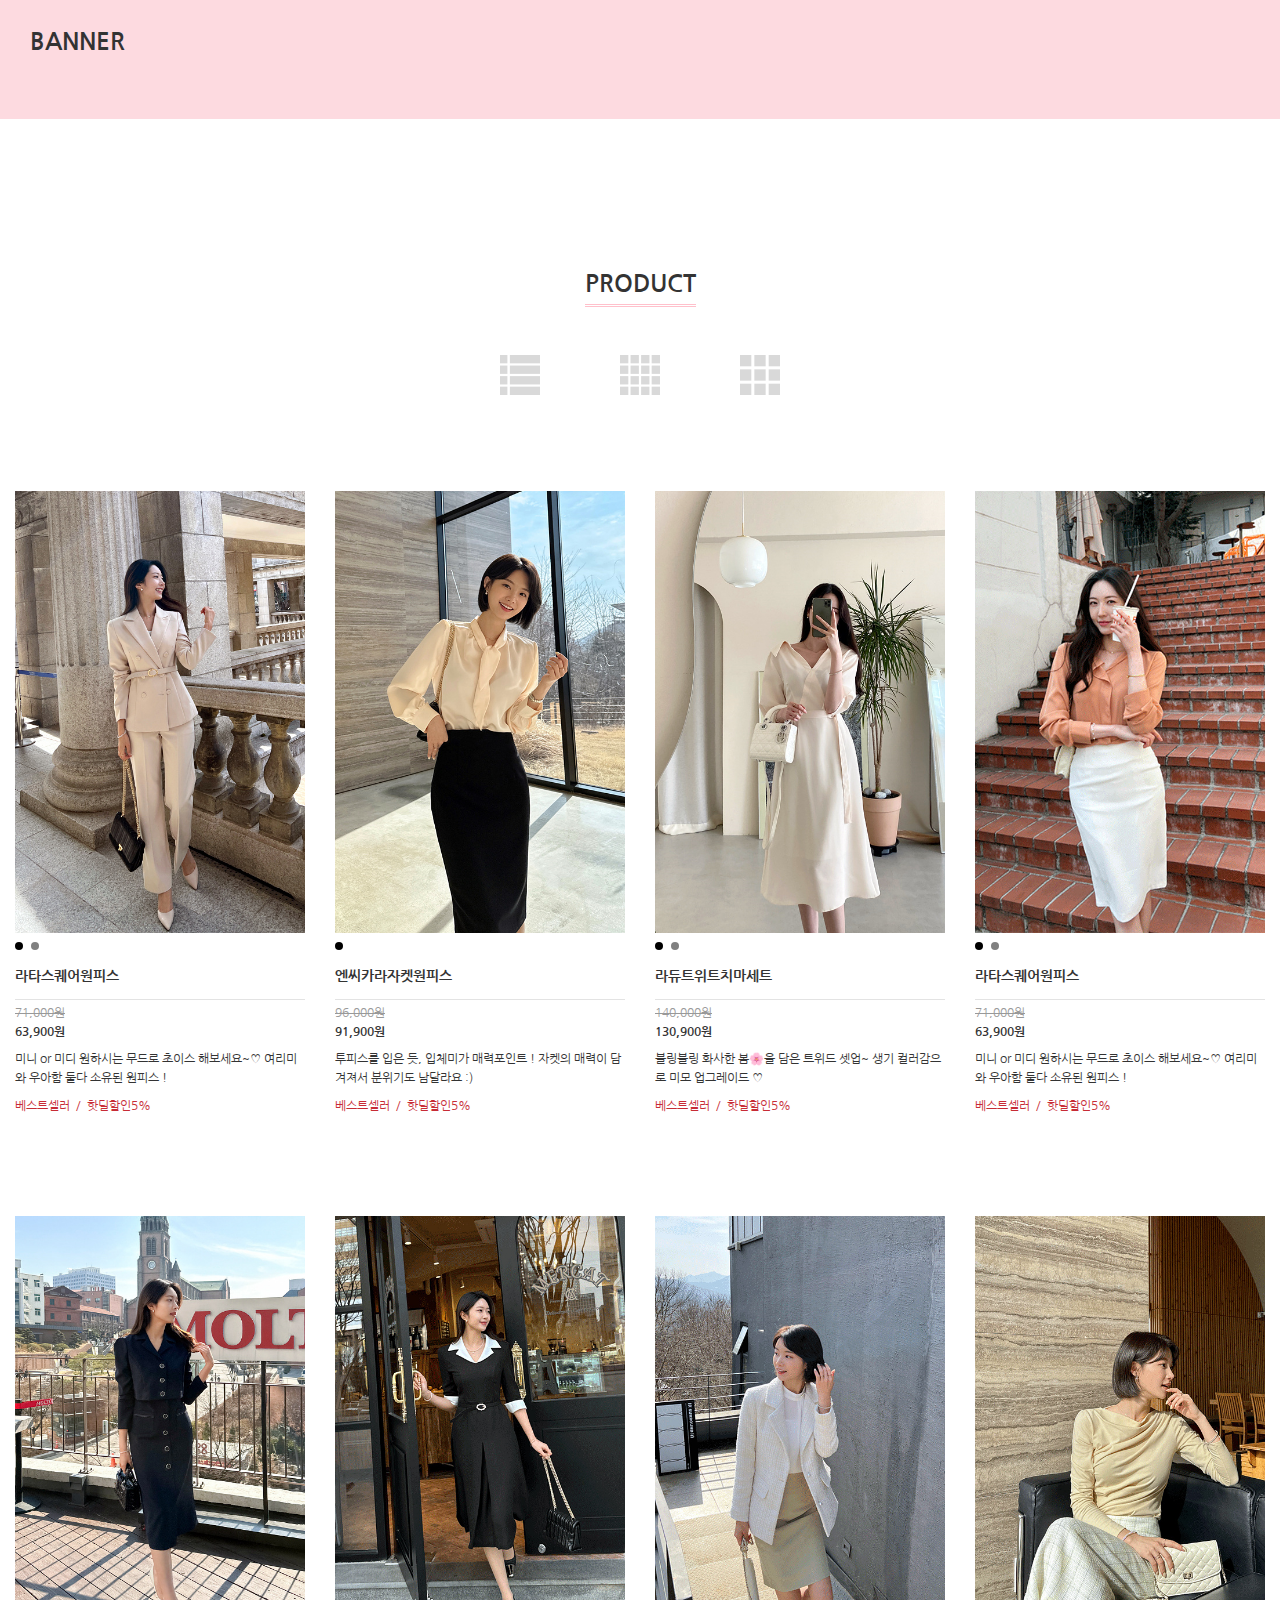
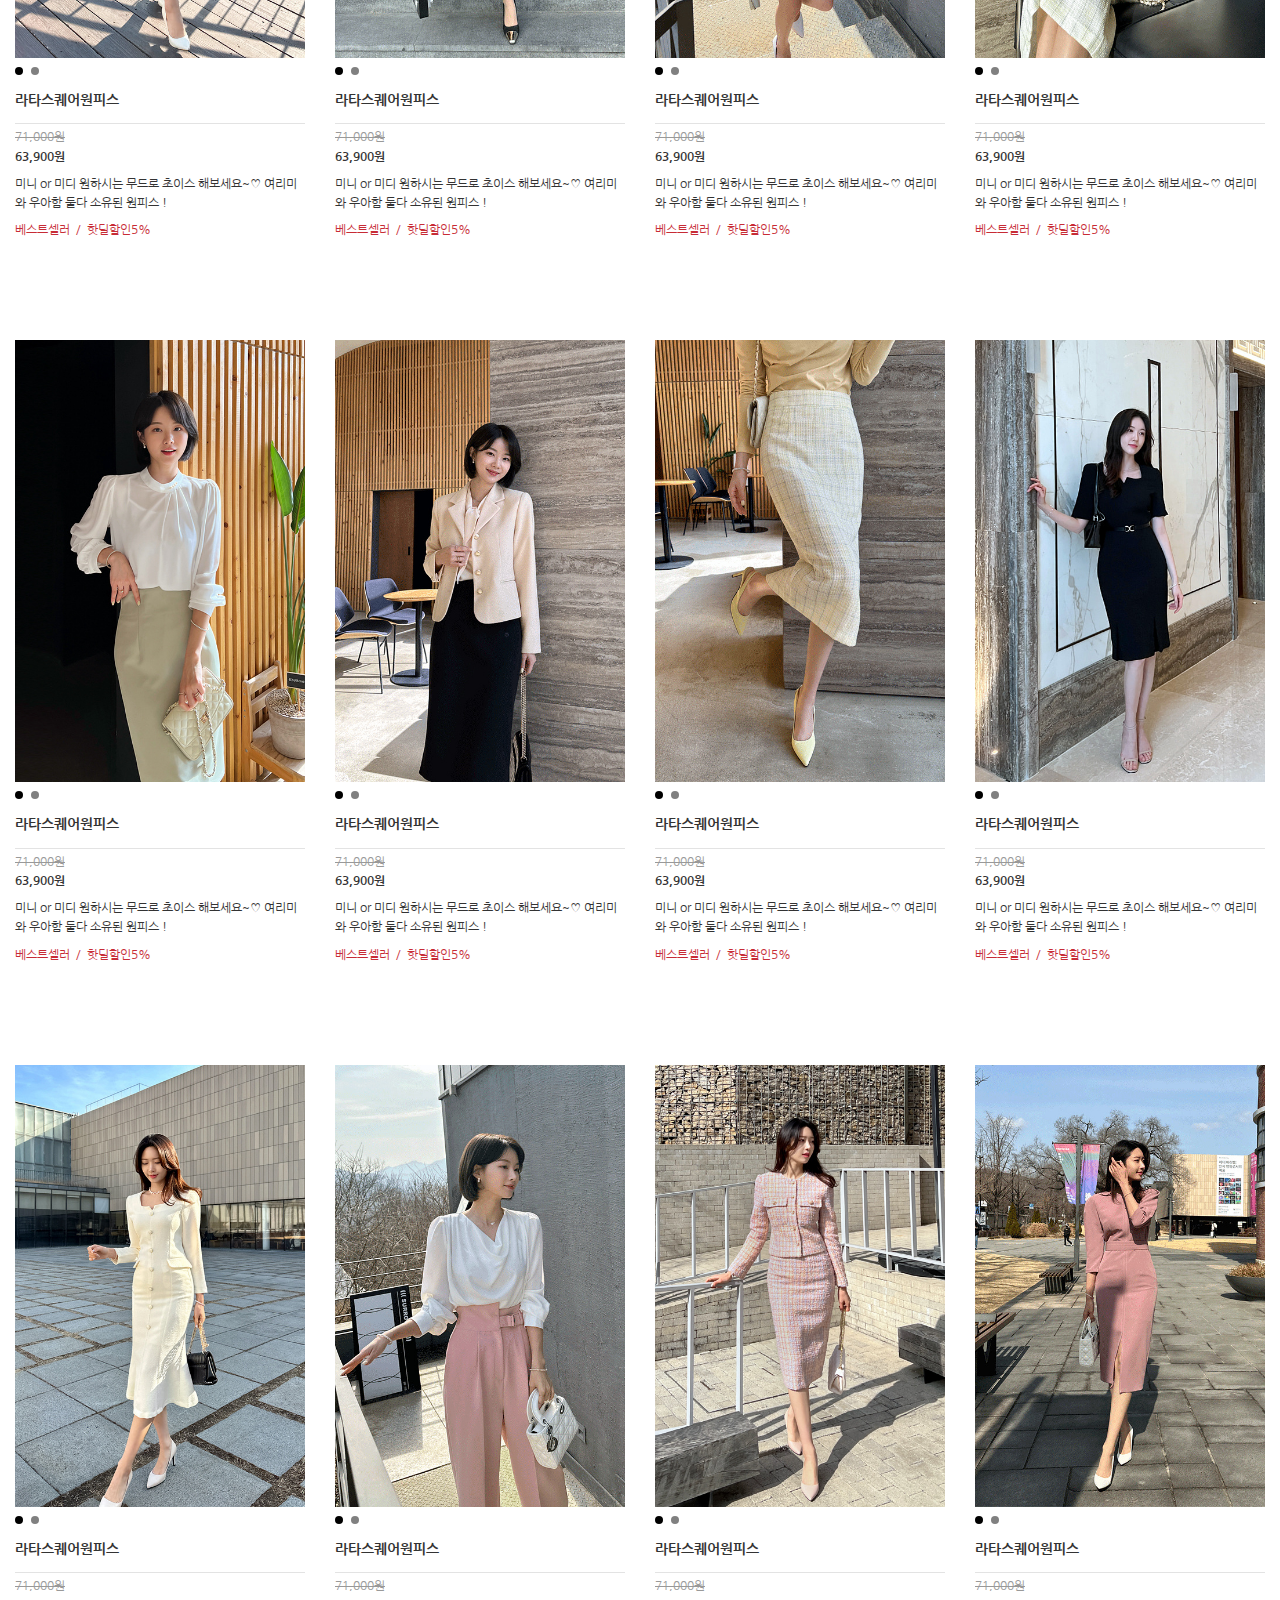
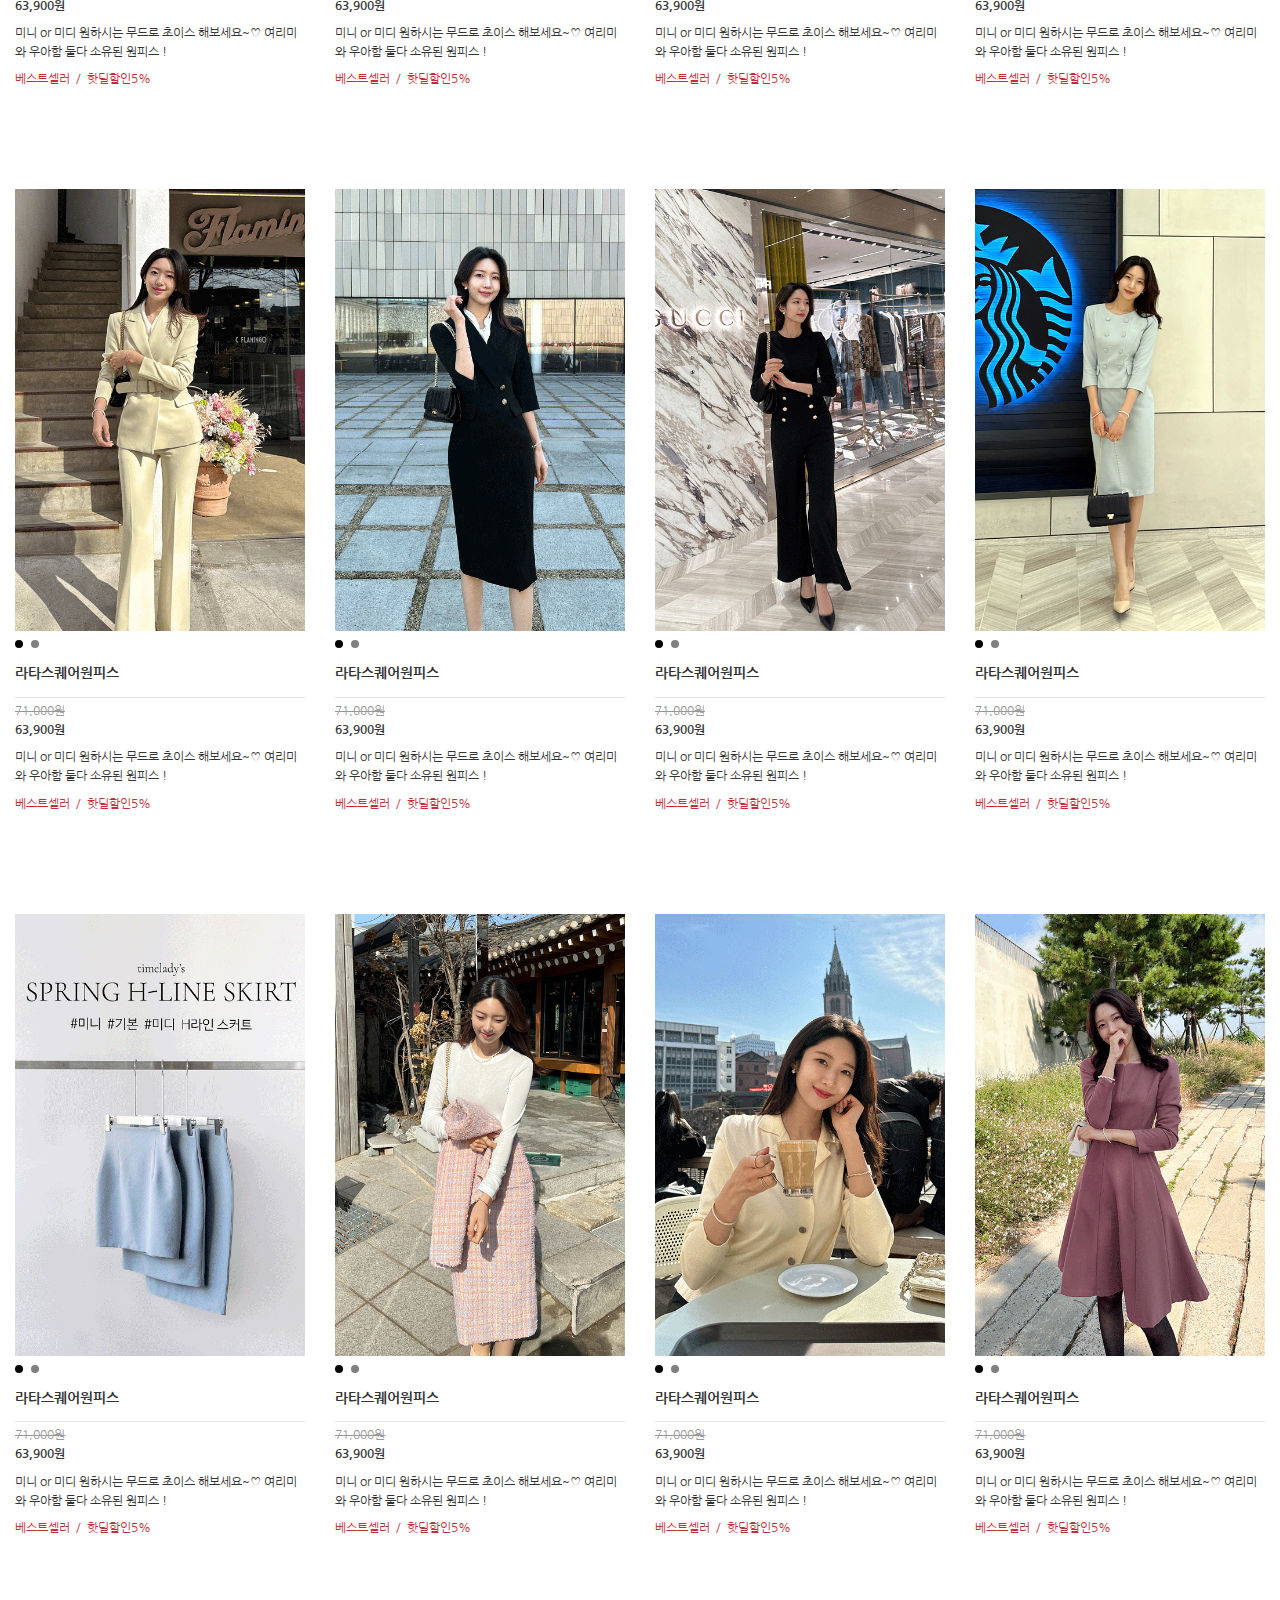
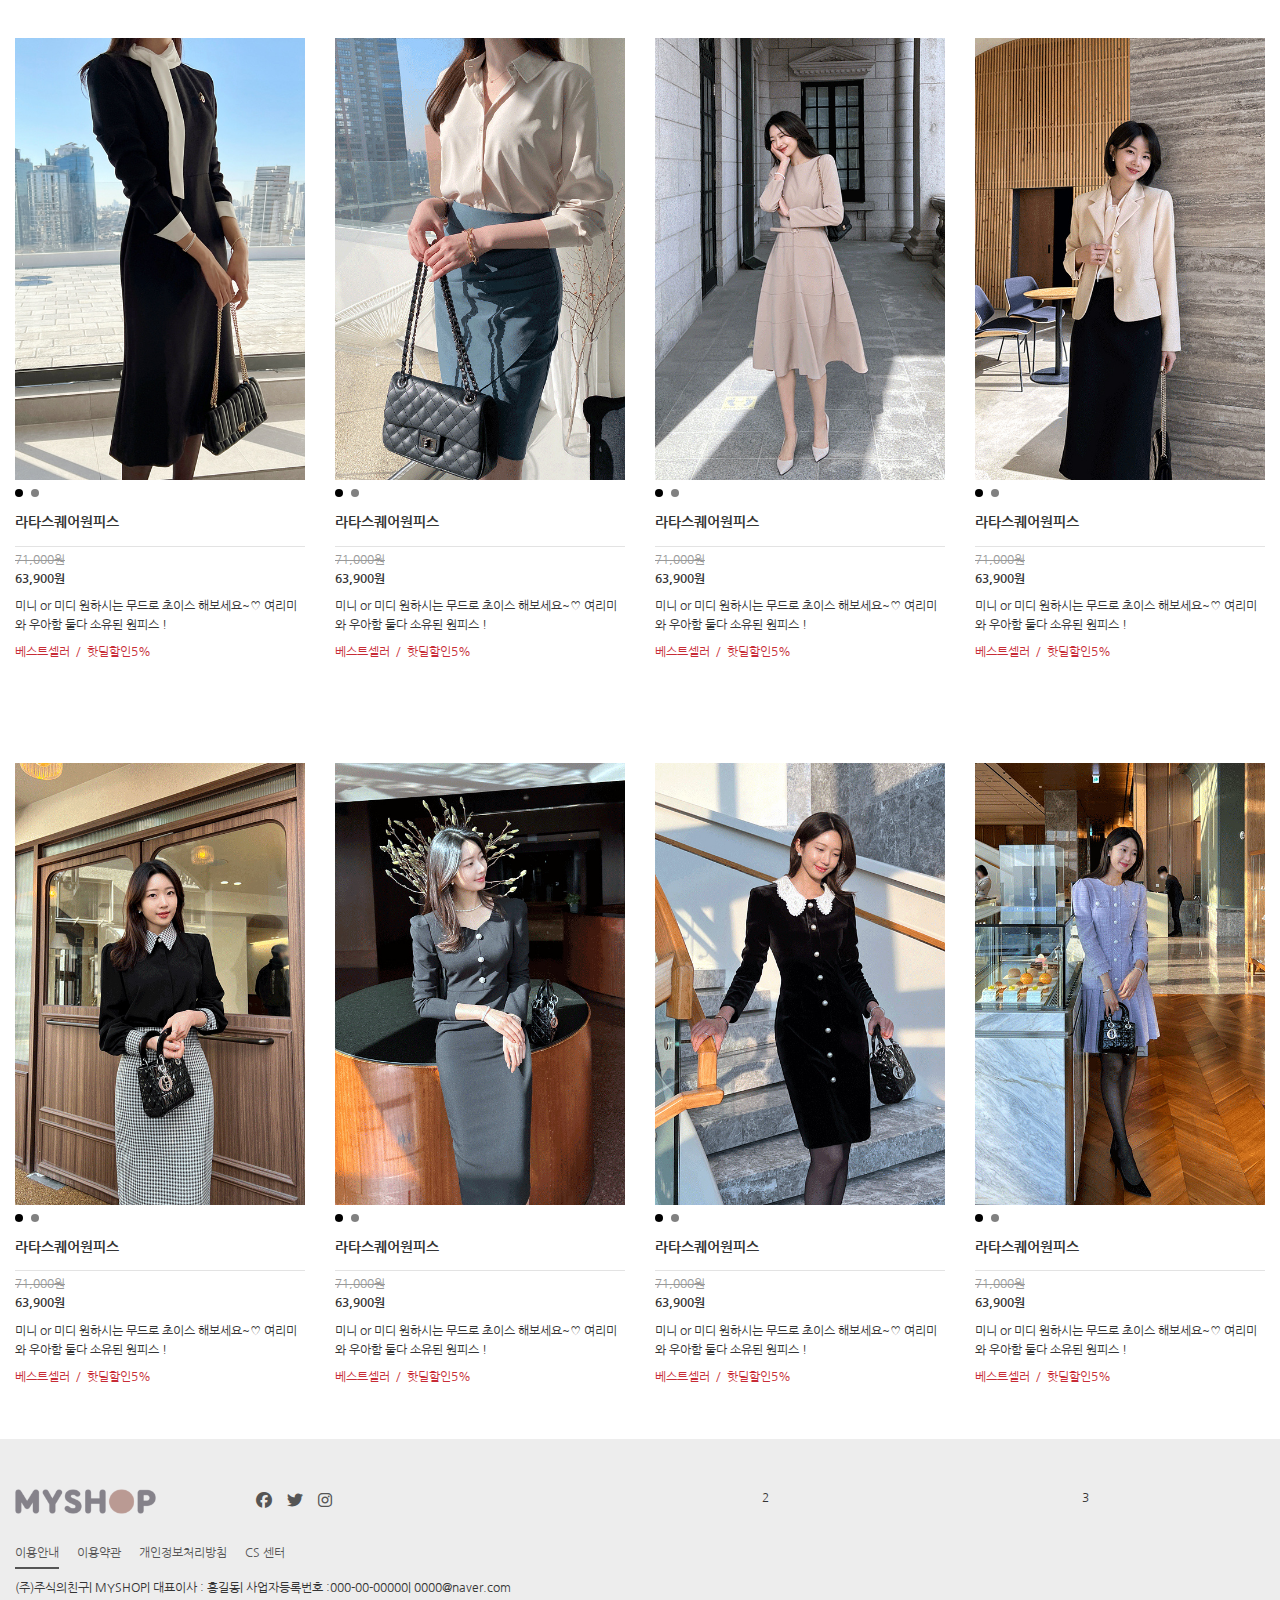
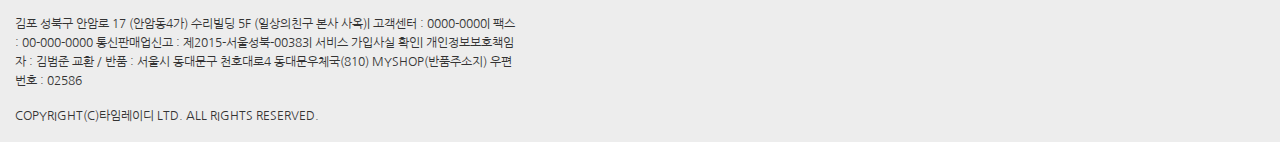
==== commit f6b42581: "add json" ====
--- a/index.html
+++ b/index.html
@@ -6,7 +6,6 @@
         <meta name="viewport" content="width=device-width, initial-scale=1.0">
         <title>myShop</title>
         <link rel="stylesheet" href="css/style.css">
-        <style></style>
     </head>
     <body>
         <header>
@@ -163,7 +162,8 @@
                             </a>
                         </div>
                     </div>
-                    <!-- 장바구니 -->
+
+                    <!-- 장바구늬 스-->
                     <div class="cart-view none">
                         <div class="cart-title">
                             <h1>shopping-box</h1>
@@ -191,27 +191,21 @@
                             <div class="tabcontent-box">
                                 <div class="tabcontent active">
                                     <div class="imgbox">
-                                        <img src="images/012.gif" alt="012">
+                                        <img src="images/001.gif" alt="001">
                                     </div>
-                                    <div class="txtbox">무슨무슨원피스</div>
+                                    <div class="txtbox"></div>
                                 </div>
                                 <div class="tabcontent">
                                     <div class="imgbox"></div>
-                                    <div class="txtbox">무슨무슨원피스</div>
+                                    <div class="txtbox"></div>
                                 </div>
                                 <div class="tabcontent">
                                     <div class="imgbox"></div>
-                                    <div class="txtbox">
-                                        <p>로그인이 필요합니다</p>
-                                        <p>회원에게만 제공됩니다</p>
-                                    </div>
+                                    <div class="txtbox"></div>
                                 </div>
                                 <div class="tabcontent">
                                     <div class="imgbox"></div>
-                                    <div class="txtbox">
-                                        <p>좋아요 내역이 없습니다</p>
-                                        <p>좋아하는 상품을 콕!</p>
-                                    </div>
+                                    <div class="txtbox"></div>
                                 </div>
                             </div>
                         </div>
@@ -222,14 +216,14 @@
 
                 </div>
 
-                <!-- sitemap -->
+                <!--sitemap -->
                 <div class="sitemap" id="sitemap">
                     <div class="sitenav">
                         <div class="container">
                             <div class="row">
                                 <div class="col-lg-5">
                                     <div class="row border-right">
-                                        <div class="col-mg-6">
+                                        <div class="col-md-6">
                                             <h1>카테고리</h1>
                                             <ul>
                                                 <li>
@@ -243,7 +237,7 @@
                                                 </li>
                                             </ul>
                                         </div>
-                                        <div class="col-mg-6">
+                                        <div class="col-md-6">
                                             <ul class="mt-cat">
                                                 <li>
                                                     <a href="#">인기상품재입고</a>
@@ -321,7 +315,7 @@
                                                     <a href="#">상품문의</a>
                                                 </li>
                                                 <li>
-                                                    <a href="#">코디/재입고문의</a>
+                                                    <a href="#">고디/재입고문의</a>
                                                 </li>
                                             </ul>
                                         </div>
@@ -376,10 +370,10 @@
                 </div>
 
             </nav>
+
         </header>
 
         <!-- hero -->
-
         <div class="container">
             <div class="row">
                 <div class="col-lg-5 ovhidden">
@@ -392,20 +386,17 @@
                     <div class="img-slide fade">
                         <img src="images/pd/003.jpg" alt="003">
                     </div>
-
                     <ul class="paging-img">
                         <li class="active dot"></li>
                         <li class="dot"></li>
                         <li class="dot"></li>
                     </ul>
                 </div>
-
                 <div class="col-lg-7 shopstreet">
-                    <img src="images/shop_street.jpg" alt="shopstreet">
-                </div>
-
-            </div>
-            <!-- row -->
+                    <img src="images/shop_street.jpg" alt="shopstreet"/>
+                </div>
+            </div>
+            <!-- // row -->
             <div class="row justify-content-center">
                 <h1 class="my-5 pt-5 pb-1 shoptitle">주간 BEST</h1>
             </div>
@@ -420,7 +411,7 @@
                 <!-- tabcontent -->
                 <div id="best1" class="besttabcontent">
                     <div class="row">
-                        <!-- loop -->
+                        <!--loop -->
                         <a href="#">
                             <img src="images/pd/001.jpg" class="img-fluid" alt="001">
                             <h2>어쩌구원피스</h2>
@@ -446,133 +437,138 @@
                             <h2>어쩌구원피스</h2>
                             <p>500원</p>
                         </a>
+                        <!--/loop -->
                     </div>
                 </div>
                 <div id="best2" class="besttabcontent">
                     <div class="row">
-                        <!-- loop -->
-                        <a href="#">
-                            <img src="images/pd/006.jpg" class="img-fluid" alt="006">
-                            <h2>어쩌구원피스</h2>
-                            <p>500원</p>
-                        </a>
-                        <a href="#">
-                            <img src="images/pd/007.jpg" class="img-fluid" alt="007">
-                            <h2>어쩌구원피스</h2>
-                            <p>500원</p>
-                        </a>
-                        <a href="#">
-                            <img src="images/pd/008.jpg" class="img-fluid" alt="008">
-                            <h2>어쩌구원피스</h2>
-                            <p>500원</p>
-                        </a>
-                        <a href="#">
-                            <img src="images/pd/009.jpg" class="img-fluid" alt="009">
-                            <h2>어쩌구원피스</h2>
-                            <p>500원</p>
-                        </a>
-                        <a href="#">
-                            <img src="images/pd/010.jpg" class="img-fluid" alt="010">
-                            <h2>어쩌구원피스</h2>
-                            <p>500원</p>
-                        </a>
+                        <!--loop -->
+                        <a href="#">
+                            <img src="images/pd/006.jpg" class="img-fluid" alt="001">
+                            <h2>어쩌구원피스</h2>
+                            <p>500원</p>
+                        </a>
+                        <a href="#">
+                            <img src="images/pd/007.jpg" class="img-fluid" alt="002">
+                            <h2>어쩌구원피스</h2>
+                            <p>500원</p>
+                        </a>
+                        <a href="#">
+                            <img src="images/pd/008.jpg" class="img-fluid" alt="003">
+                            <h2>어쩌구원피스</h2>
+                            <p>500원</p>
+                        </a>
+                        <a href="#">
+                            <img src="images/pd/009.jpg" class="img-fluid" alt="004">
+                            <h2>어쩌구원피스</h2>
+                            <p>500원</p>
+                        </a>
+                        <a href="#">
+                            <img src="images/pd/010.jpg" class="img-fluid" alt="005">
+                            <h2>어쩌구원피스</h2>
+                            <p>500원</p>
+                        </a>
+                        <!--/loop -->
                     </div>
                 </div>
                 <div id="best3" class="besttabcontent">
                     <div class="row">
-                        <!-- loop -->
-                        <a href="#">
-                            <img src="images/pd/011.jpg" class="img-fluid" alt="011">
-                            <h2>어쩌구원피스</h2>
-                            <p>500원</p>
-                        </a>
-                        <a href="#">
-                            <img src="images/pd/012.jpg" class="img-fluid" alt="012">
-                            <h2>어쩌구원피스</h2>
-                            <p>500원</p>
-                        </a>
-                        <a href="#">
-                            <img src="images/pd/013.jpg" class="img-fluid" alt="013">
-                            <h2>어쩌구원피스</h2>
-                            <p>500원</p>
-                        </a>
-                        <a href="#">
-                            <img src="images/pd/014.jpg" class="img-fluid" alt="014">
-                            <h2>어쩌구원피스</h2>
-                            <p>500원</p>
-                        </a>
-                        <a href="#">
-                            <img src="images/pd/015.jpg" class="img-fluid" alt="015">
-                            <h2>어쩌구원피스</h2>
-                            <p>500원</p>
-                        </a>
+                        <!--loop -->
+                        <a href="#">
+                            <img src="images/pd/011.jpg" class="img-fluid" alt="001">
+                            <h2>어쩌구원피스</h2>
+                            <p>500원</p>
+                        </a>
+                        <a href="#">
+                            <img src="images/pd/012.jpg" class="img-fluid" alt="002">
+                            <h2>어쩌구원피스</h2>
+                            <p>500원</p>
+                        </a>
+                        <a href="#">
+                            <img src="images/pd/013.jpg" class="img-fluid" alt="003">
+                            <h2>어쩌구원피스</h2>
+                            <p>500원</p>
+                        </a>
+                        <a href="#">
+                            <img src="images/pd/014.jpg" class="img-fluid" alt="004">
+                            <h2>어쩌구원피스</h2>
+                            <p>500원</p>
+                        </a>
+                        <a href="#">
+                            <img src="images/pd/015.jpg" class="img-fluid" alt="005">
+                            <h2>어쩌구원피스</h2>
+                            <p>500원</p>
+                        </a>
+                        <!--/loop -->
                     </div>
                 </div>
                 <div id="best4" class="besttabcontent">
                     <div class="row">
-                        <!-- loop -->
-                        <a href="#">
-                            <img src="images/pd/016.jpg" class="img-fluid" alt="016">
-                            <h2>어쩌구원피스</h2>
-                            <p>500원</p>
-                        </a>
-                        <a href="#">
-                            <img src="images/pd/017.jpg" class="img-fluid" alt="017">
-                            <h2>어쩌구원피스</h2>
-                            <p>500원</p>
-                        </a>
-                        <a href="#">
-                            <img src="images/pd/018.jpg" class="img-fluid" alt="018">
-                            <h2>어쩌구원피스</h2>
-                            <p>500원</p>
-                        </a>
-                        <a href="#">
-                            <img src="images/pd/019.jpg" class="img-fluid" alt="019">
-                            <h2>어쩌구원피스</h2>
-                            <p>500원</p>
-                        </a>
-                        <a href="#">
-                            <img src="images/pd/020.jpg" class="img-fluid" alt="020">
-                            <h2>어쩌구원피스</h2>
-                            <p>500원</p>
-                        </a>
+                        <!--loop -->
+                        <a href="#">
+                            <img src="images/pd/016.jpg" class="img-fluid" alt="001">
+                            <h2>어쩌구원피스</h2>
+                            <p>500원</p>
+                        </a>
+                        <a href="#">
+                            <img src="images/pd/017.jpg" class="img-fluid" alt="002">
+                            <h2>어쩌구원피스</h2>
+                            <p>500원</p>
+                        </a>
+                        <a href="#">
+                            <img src="images/pd/018.jpg" class="img-fluid" alt="003">
+                            <h2>어쩌구원피스</h2>
+                            <p>500원</p>
+                        </a>
+                        <a href="#">
+                            <img src="images/pd/019.jpg" class="img-fluid" alt="004">
+                            <h2>어쩌구원피스</h2>
+                            <p>500원</p>
+                        </a>
+                        <a href="#">
+                            <img src="images/pd/020.jpg" class="img-fluid" alt="005">
+                            <h2>어쩌구원피스</h2>
+                            <p>500원</p>
+                        </a>
+                        <!--/loop -->
                     </div>
                 </div>
                 <div id="best5" class="besttabcontent">
                     <div class="row">
-                        <!-- loop -->
-                        <a href="#">
-                            <img src="images/pd/021.jpg" class="img-fluid" alt="021">
-                            <h2>어쩌구원피스</h2>
-                            <p>500원</p>
-                        </a>
-                        <a href="#">
-                            <img src="images/pd/022.jpg" class="img-fluid" alt="022">
-                            <h2>어쩌구원피스</h2>
-                            <p>500원</p>
-                        </a>
-                        <a href="#">
-                            <img src="images/pd/023.jpg" class="img-fluid" alt="023">
-                            <h2>어쩌구원피스</h2>
-                            <p>500원</p>
-                        </a>
-                        <a href="#">
-                            <img src="images/pd/024.jpg" class="img-fluid" alt="024">
-                            <h2>어쩌구원피스</h2>
-                            <p>500원</p>
-                        </a>
-                        <a href="#">
-                            <img src="images/pd/025.jpg" class="img-fluid" alt="025">
-                            <h2>어쩌구원피스</h2>
-                            <p>500원</p>
-                        </a>
+                        <!--loop -->
+                        <a href="#">
+                            <img src="images/pd/021.jpg" class="img-fluid" alt="001">
+                            <h2>어쩌구원피스</h2>
+                            <p>500원</p>
+                        </a>
+                        <a href="#">
+                            <img src="images/pd/022.jpg" class="img-fluid" alt="002">
+                            <h2>어쩌구원피스</h2>
+                            <p>500원</p>
+                        </a>
+                        <a href="#">
+                            <img src="images/pd/023.jpg" class="img-fluid" alt="003">
+                            <h2>어쩌구원피스</h2>
+                            <p>500원</p>
+                        </a>
+                        <a href="#">
+                            <img src="images/pd/024.jpg" class="img-fluid" alt="004">
+                            <h2>어쩌구원피스</h2>
+                            <p>500원</p>
+                        </a>
+                        <a href="#">
+                            <img src="images/pd/025.jpg" class="img-fluid" alt="005">
+                            <h2>어쩌구원피스</h2>
+                            <p>500원</p>
+                        </a>
+                        <!--/loop -->
                     </div>
                 </div>
             </div>
         </div>
-        <!-- container -->
-
-        <div class="container-fluid pink">
+        <!--//container -->
+
+        <div class="container-fluid pinks">
             <div class="container">
                 <h1>BANNER</h1>
             </div>
@@ -582,15 +578,20 @@
             <div class="row justify-content-center">
                 <h1 class="my-5 pt-5 pb-1 shoptitle">PRODUCT</h1>
             </div>
-            <div class="row justify-content-center listview">
-                <div class="listbox" onclick="vlist(12)"></div>
-                <div class="box4" onclick="vlist(12)"></div>
-                <div class="box3" onclick="vlist(12)"></div>
-            </div>
-            <div class="row mt-5">
+            <div class="row justify-content-center listview mb-5">
+                <div class="listbox"></div>
+                <div class="box4"></div>
+                <div class="box3"></div>
+            </div>
+
+            <div class="row mt-5" id="row">
+
+                <!-- loop -->
                 <div class="col-lg-3 my-5">
                     <div class="card">
-                        <a href="#"><img src="images/pd/001.jpg" class="img-fluid" alt="001"></a>
+                        <a href="#">
+                            <img src="images/pd/001.jpg" class="img-fluid" alt="001"/>
+                        </a>
                         <div class="card-body">
                             <ul class="pd-list">
                                 <li>
@@ -608,7 +609,7 @@
                                     <strong>133,000원</strong>
                                 </li>
                                 <li>
-                                    더블버튼 디자인 포멀한 무드로 세련미 UP~ 화사함을 더해 부드러운 인상을 만들어줘요
+                                    <p>블링블링 화사한 봄🌸을 담은 트위드 셋업~ 생기 컬러감으로 미모 업그레이드 ♡</p>
                                 </li>
                                 <li class="last">
                                     <span>베스트셀러</span>
@@ -618,21 +619,49 @@
                         </div>
                     </div>
                 </div>
+
+                <!-- /loop -->
+
             </div>
         </div>
+        <!-- footer -->
+        <footer>
+            <div class="container">
+                <div class="row">
+                    <div class="col-lg-5">
+                        <div class="bglogobox">
+                            <img src="images/logo.png" alt="shop" class="bglogo">
+                            <a href="#">
+                                <i class="fa-brands fa-facebook"></i>
+                            </a>
+                            <a href="#">
+                                <i class="fa-brands fa-twitter"></i>
+                            </a>
+                            <a href="#">
+                                <i class="fa-brands fa-instagram"></i>
+                            </a>
+                        </div>
+                        <div class="footer-nav">
+                            <a href="#" class="act">이용안내</a>
+                            <a href="#">이용약관</a>
+                            <a href="#">개인정보처리방침</a>
+                            <a href="#">CS 센터</a>
+                        </div>
+                        <div class="address">
+                            <p>(주)주식의친구| MYSHOP| 대표이사 : 홍길동| 사업자등록번호 :000-00-00000| 0000@naver.com</p>
+                            <address>김포 성북구 안암로 17 (안암동4가) 수리빌딩 5F (일상의친구 본사 사옥)| 고객센터 : 0000-0000| 팩스 :
+                                00-000-0000 통신판매업신고 : 제2015-서울성북-00383| 서비스 가입사실 확인| 개인정보보호책임자 : 김범준 교환 / 반품 :
+                                서울시 동대문구 천호대로4 동대문우체국(810) MYSHOP(반품주소지) 우편번호 : 02586</address>
+                            <p>COPYRIGHT(C)타임레이디 LTD. ALL RIGHTS RESERVED.</p>
+                        </div>
+                    </div>
+                    <div class="offset-lg-2 col-lg-3">2</div>
+                    <div class="col-lg-2">3</div>
+                </div>
+            </div>
+        </footer>
+
         <script src="js/shop.js"></script>
-        <script>
-            function vlist(n) {
-                const el = document.querySelectorAll(".pd");
-                el.forEach((items) => {
-                    items
-                        .classList
-                        .remove('col-lg-3', 'col-lg-4', 'col-lg-12');
-                    items
-                        .classList
-                        .add('col-lg-' + n);
-                });
-            }
-        </script>
+        <script src="js/shoplist.js"></script>
     </body>
 </html>--- a/css/style.css
+++ b/css/style.css
@@ -3,6 +3,7 @@
 @import url('https://fonts.googleapis.com/css2?family=Nanum+Gothic:wght@400;700;800&display=swap');
 @import url('https://fonts.googleapis.com/css2?family=Material+Icons+Outlined');
 @import url('https://fonts.googleapis.com/css2?family=Material+Icons+Two+Tone');
+@import url('https://cdnjs.cloudflare.com/ajax/libs/font-awesome/6.3.0/css/all.min.css');
 body{
     font-family: 'Nanum Gothic', sans-serif;
     font-size: 12px;
@@ -10,11 +11,14 @@
     color:#333;
     margin:0;
 }
+html,body{
+    height:100%;
+}
 .container{
     max-width:1320px;
 }
 .border-right{
-    border-right: 1px solid #ededed;
+    border-right:1px solid #ddd;
 }
 
 /***################## HEADER #####################***/
@@ -239,6 +243,7 @@
     height:160px;
     justify-content: center;
     align-items: center;
+    padding-top:40px;
     position:relative;
 }
 .logo{
@@ -255,7 +260,7 @@
     height:52px;
     border-top:1px solid #ddd;
     border-bottom:1px solid #ddd;
-    position: relative;
+    position:relative;
 }
 .search-form{
     position:absolute;
@@ -298,181 +303,185 @@
     color:#333;
     text-decoration:none;
 }
+
 .list-all{
     width:22px;
-    height: 22px;
-    position: relative;
-}
+    height:22px;
+    position:relative;
+}
+
 .list-all>span{
-    position: absolute;
+   position:absolute;
+   display:block;
+   height:2px;
+   width:100%;
+   background:#333;
+   transition: all 400ms;
+}
+.list-all>span:first-child{
+   top:5px;
+   left:0;
+}
+.list-all>span:nth-child(2){
+   top:10px;
+   left:0;
+}
+.list-all>span:last-child{
+   top:15px;
+   left:0;
+}
+.newlist:hover>span:first-child{
+   width:2px;
+   top:10px;
+   left:0;
+}
+.newlist:hover>span:nth-child(2){
+   width:2px;
+   top:10px;
+   left:10px;
+}
+.newlist:hover>span:last-child{
+   width:2px;
+   top:10px;
+   left:20px;
+}
+.list-all.close>span:first-child{
+   transform:rotate(45deg);
+   top:10px;
+}
+.list-all.close>span:nth-child(2){
+   opacity:0;
+}
+.list-all.close>span:last-child{
+    transform:rotate(-45deg);
+    top:10px;
+}
+
+/**********sitemap **********/
+.sitemap{
+    width:100%;
+    height:100%;
+    position:fixed;
+    background-color:rgba(0,0,0,0.09);
+    z-index:1;
+    display:none;
+}
+
+.sitenav{
+    background:#fff;
+    padding:40px;
+}
+.sitenav ul{
+    list-style:none;
+    margin:0;
+    padding:0;
+}
+.sitenav li>a{
     display:block;
-    height:2px;
-    width: 100%;
-    background-color: #333;
-    transition: all 400ms;
-}
-.list-all>span:first-child{
-    top: 5px;
-    left: 0;
-}
-.list-all>span:nth-child(2){
-    top: 10px;
-    left: 0;
-}
-.list-all>span:last-child{
-    top: 15px;
-    left: 0;
-}
-.newlist:hover>span:first-child{
-    width: 2px;
-    top: 10px;
-    left: 0;
-}
-.newlist:hover>span:nth-child(2){
-    width: 2px;
-    top: 10px;
-    left: 10px;
-}
-.newlist:hover>span:last-child{
-    width: 2px;
-    top: 10px;
-    left: 20px;
-}
-.list-all.close>span:first-child{
-    transform: rotate(45deg);
-    top: 10px;
-}
-.list-all.close>span:nth-child(2){
-    opacity: 0;
-}
-.list-all.close>span:last-child{
-    transform: rotate(-45deg);
-    top: 10px;
-}
-
-/* sitemap */
-
-.sitemap{
-    width: 100%;
-    height: 100%;
-    position: fixed;
-    background-color: rgba(0, 0, 0, 0.09);
-    z-index: 1;
-    display: none;
-}
-.sitenav{
-    background-color: #fff;
-    padding: 40px;
-}
-.sitenav ul{
-    list-style: none;
-    margin: 0;
-    padding: 0;
-}
-.sitenav li>a{
-    display: block;
-    padding-bottom: 10px;
-    color: #999;
+    padding-bottom:10px;
+    color:#999;
 }
 .sitenav ul.mt-cat{
-    margin-top: 40px;
+    margin-top:40px;
 }
 .cart-view{
     width: 350px;
-    padding: 40px;
-    border: 1px solid #ddd;
-    background: #fff;
-    position: absolute;
-    right: 298px;
-    top: 50px;
-    z-index: 100;
+    padding:40px;
+    border:1px solid #ddd;
+    background:#fff;
+    position:absolute;
+    right:298px;
+    top:50px;
+    z-index:100;
 }
 .none{
-    display: none;
+    display:none;
 }
 .cart-title{
-    display: flex;
-    padding-bottom: 10px;
-    border-bottom: 1px solid #333;
+    display:flex;
+    padding-bottom:10px;
+    border-bottom:1px solid #333;
     justify-content: space-between;
 }
 .cart-title h1{
-    font-size: 16px;
+    font-size:16px;
     text-transform: uppercase;
 }
 .cart-close{
-    cursor: pointer;
-    width: 24px;
-    height: 24px;
-    transition: all 500ms;
+    cursor:pointer; 
+    width:24px;
+    height:24px;
+    transition:all 500ms;
 }
 .cart-close:hover{
-    transform: rotate(-180deg);
+    transform: rotateZ(-180deg);
     transform-origin: 12px 12px;
 }
 .cart-body{
-    border-bottom: 1px solid #ddd;
+    border-bottom:1px solid #ddd;
     padding-bottom:20px;
 }
+
 ul.tab{
-    list-style: none;
-    margin: 0;
-    padding: 0;
-    display: flex;
+    list-style:none;
+    margin:0;
+    padding:0;
+    display:flex;
 }
 ul.tab>li{
-    padding-top: 15px;
-    padding-bottom: 10px;
-    margin-right: 10px;
-    position: relative;
+    padding-top:15px;
+    padding-bottom:10px;
+    margin-right:10px;
+    position:relative;
 }
 .tab>li>a{
-    color: #333;
-    text-decoration: none;
+    color:#333;
+    text-decoration:none;
 }
 .tab>li.active>a{
-    font-weight: 900;
+    font-weight:900;
 }
 .tab>li::after{
     content:"";
-    height: 3px;
-    width: 100%;
-    left: 0;
-    bottom: 0;
-    background-color: #333;
-    position: absolute;
+    height:3px;
+    width:100%;
+    left:0;
+    bottom:0;
+    background:#333;
+    position:absolute;
     transform: scaleX(0);
-    transition: all 300ms;
+    transition:all 300ms;
 }
 .tab>li.active::after,
 .tab>li:hover::after{
     transform: scaleX(1);
-    transition: all 300ms;
-}
+    transition:all 300ms;
+}
+
 .cart-bottom{
-    padding-top: 10px;
+    padding-top:10px;
 }
 .tabcontent-box{
-    position: relative;
-    padding-top: 20px;
-    padding-bottom: 20px;
-    min-height: 240px;
+    position:relative;
+    padding-top:20px;
+    padding-bottom:20px;
+    min-height:140px;
 }
 .tabcontent{
-    opacity: 0;
-    position: absolute;
-    display: flex;
+    opacity:0;
+    position:absolute;
+    display:flex;
 }
 .tabcontent.active{
-    opacity: 1;
+    opacity:1;
 }
 .tabcontent .imgbox{
-    width: 50px;
-    height: 50px;
+    width:50px;
+    height:50px;
 }
 .tabcontent .imgbox img{
-    width: 50px;
-    height: 50px;
+    width:50px;
+    height:50px;
     object-fit: cover;
 }
 .tabcontent .txtbox{
@@ -480,217 +489,271 @@
     height: 50px;
 }
 
-/* HERO */
-.ovihidden{
-    overflow: hidden;
+/**** HERO **************/
+.ovhidden{
+    overflow:hidden;
 }
 .img-slide{
-    display: none;
+    display:none;
 }
 .img-slide img,
 .shopstreet img{
     width: 100%;
-    height: 600px;
-    object-fit: cover;
-}
+    height:600px;
+    object-fit:cover;
+}
+
 .fade{
     animation-name: fade;
     animation-duration: 1.5s;
 }
 ul.paging-img{
-    list-style-type: none;
-    margin: 0;
-    padding: 0;
+    list-style-type:none;
+    margin:0;
+    padding:0;
     display: flex;
     justify-content: center;
-    position: absolute;
-    z-index: 2;
-    bottom: 20px;
-    width: 100%;
+    position:absolute;
+    z-index:2;
+    bottom:20px;
+    width:100%;
 }
 ul.paging-img li{
-    width: 12px;
-    height: 12px;
-    border-radius: 50%;
-    background-color: rgba(0, 0, 0, 0.3);
-    margin-left: 10px;
-    margin-right: 10px;
-    border: 3px solid rgba(255, 255, 255, 0.3);
+   width:12px;
+   height:12px;
+   border-radius:50%;
+   background-color:rgba(0,0,0,0.3);
+   margin-left:10px;
+   margin-right:10px;
+   border:3px solid rgba(255,255,255,0.3);
 }
 ul.paging-img li.active{
-    background-color: rgba(0, 0, 0, 0.7);
-    border: 3px solid rgba(255, 255, 255, 0.7);
-}
-@keyframes fade{
-    from{
-        opacity:  0.3;
-    }
-    to{
-        opacity: 1;
-    }
+    background:rgba(0,0,0,0.7);
+    border:3px solid rgba(255,255,255,0.7);
+}
+@keyframes fade {
+    from { opacity: 0.3 }
+    to { opacity : 1 }
 }
 
 /* 주간 베스트 */
-.shoptitle{
-    position: relative;
-}
+.shoptitle {
+    position:relative;
+}
+
 .shoptitle::after{
-    content: "";
-    border-bottom: 0.5px solid pink;
-    border-top: 0.5px solid pink;
-    width: 100%;
-    height: 4px;
-    position: absolute;
-    bottom: 0;
-    left: 0;
+    content:"";
+    border-bottom:0.5px solid pink;
+    border-top:0.5px solid pink;
+    width:100%;
+    height:3px;
+    position:absolute;
+    bottom:0;
+    left:0;
 }
 .best-tab{
-    display: flex;
-    margin: 0;
-    padding: 0;
-    list-style-type: none;
-    padding-left: 15px;
-    width: 100%;
-}
+    display:flex;
+    margin:0;
+    padding:0;
+    list-style:none;
+    padding-left:15px;
+    width:100%;
+} 
 .best-tab>li{
-    font-size: 18px;
-    margin-right: 30px;
-    margin-left: 30px;
-    cursor: pointer;
-    padding: 5px 20px;
-}
-.tablinks:hover,
-.tablinks.active{
-    font-weight: 700;
-    border-bottom: 3px double pink;    
+    font-size:18px;
+    margin-right:30px;
+    margin-left:30px;
+    cursor:pointer;
+    padding:5px 20px;
+}
+.tablinks:hover, .tablinks.active{
+    font-weight:700;
+    border-bottom:3px double pink;
 }
 .besttabcontent{
-    padding: 20px 15px;
-    margin-top: 20px;
-    width: 100%;
-    display: none;
-}
+    padding:20px 15px;
+    margin-top:20px;
+    width:100%;
+    display:none;
+} 
 .besttabcontent a{
-    display: block;
-    width: 20%;
-    padding: 15px;
-    position: relative;
+    display:block;
+    width:20%;
+    padding:15px;
+    position:relative;
 }
 .img-fluid{
-    max-width: 100%;
+    max-width:100%;
 }
 .besttabcontent h2{
-    color: #fff;
-    position: absolute;
-    bottom: 40px;
-    left: 30px;
-    padding-left: 5px;
-    padding-right: 5px;
+    color:#fff;
+    position:absolute;
+    bottom:45px;
+    left:30px;
+    padding-left:5px;
+    padding-right:5px
 }
 .besttabcontent p{
-    color: #fff;
-    position: absolute;
-    bottom: 10px;
-    left: 30px;
-    font-size: 14px;
-    padding-left: 5px;
-    padding-right: 5px;
+    color:#fff;
+    position:absolute;
+    bottom:10px;
+    left:30px;
+    font-size:14px;
+    padding-left:5px;
+    padding-right:5px
 }
 .besttabcontent a:hover h2,
 .besttabcontent a:hover p{
-    background: rgba(0, 0, 0, 0.3);
-}
-.pink{
-    margin-top: 50px;
-    margin-bottom: 50px;
-    background-color: rgb(253, 218, 224);
-    padding-top: 50px;
-    padding-bottom: 50px;
+    background:rgba(0,0,0,0.3);
+}
+
+.pinks{
+    margin-top:50px;
+    margin-bottom:50px;
+    background-color:rgb(253, 218, 224);
+    padding-top:50px;
+    padding-bottom:50px;
 }
 .pink h1{
-    text-align: center;
-    font-size: 80px;
-    color: rgba(0, 0, 0, 0.5);
-}
-/* svg 파일 불러오기 */
+    text-align:center;
+    font-size:80px;
+    color:rgba(0,0,0,0.5);
+}
 .listview>div{
-    margin-left: 40px;
-    margin-right: 40px;
+   margin-left:40px;
+   margin-right:40px;
 }
 .listbox{
-    width: 40px;
-    height: 40px;
+    width:40px;
+    height:40px;
+    background: url(../images/list03.svg) no-repeat;
+    cursor:pointer;
+}
+.listbox:hover{
+    background:rgb(253, 218, 224) url(../images/list03_hover.svg) no-repeat;
+}
+.box4
+{
+    width:40px;
+    height:40px;
+    background: url(../images/list02.svg) no-repeat;
+    cursor:pointer;
+}
+.box4:hover{
+    background:rgb(253, 218, 224) url(../images/list02_hover.svg) no-repeat;
+}
+.box3{
+    width:40px;
+    height:40px;
     background: url(../images/list01.svg) no-repeat;
-    cursor: pointer;
-}
-.listbox:hover{
-    background: rgb(253, 218, 224) url(../images/list01_hover.svg) no-repeat; 
-}
-.box4{
-    width: 40px;
-    height: 40px;
-    background: url(../images/list02.svg) no-repeat;
-    cursor: pointer;
-}
-.box4:hover{
-    background: rgb(253, 218, 224) url(../images/list02_hover.svg) no-repeat; 
-}
-.box3{
-    width: 40px;
-    height: 40px;
-    background: url(../images/list03.svg) no-repeat;
-    cursor: pointer;
+    cursor:pointer;
 }
 .box3:hover{
-    background: rgb(253, 218, 224) url(../images/list03_hover.svg) no-repeat; 
-}
-/* 상품 디자인 */
+    background:rgb(253, 218, 224) url(../images/list01_hover.svg) no-repeat;
+}
+/**** 상품 디자인 ****/
 .pd-list{
     list-style-type: none;
-    padding: 0;
-    margin: 0;
+    padding:0;
+    margin:0;
 }
 .pd-list li{
-    padding-top: 4px;
+    padding-top:4px;
+    padding-bottom:4px;
+}
+.pd-list li:first-child span{
+    display:inline-block;
+    width:8px;
+    height:8px;
+    border-radius:50%;
+    margin-right: 0 4px;
+}
+.gray{
+    background:gray;
+}
+.blue{
+    background:blue;
+}
+.black{
+    background:black;
+}
+.white{
+    border:1px solid #ddd;
+}
+.pd-title{
+   border-bottom:1px solid #e3e3e3;
+}
+.pd-title h1{
+    font-size:14px;
+}
+li del{
+    color:#999;
+}
+.pd-list p{
+  margin:0;
+  padding:0;
+}
+li.last span{
+   color:#c72b35;
+}
+li.last span{
+   padding-right:3px;
+}
+li.last span:not(:last-child)::after{
+    content:"/";
+    display:inline-block;
+    padding-left:6px;
+}
+/* footer */
+footer{
+    background-color: #ededed;
+    padding-top: 50px;
+
+}
+.bglogobox{
+    display: flex;
+    align-items: center;
+}
+.bglogo{
+    height: 25px;
+    filter: grayscale(70%);
+    opacity: 0.5;
+    margin-right: 100px;
+}
+.bglogobox a{
+    color: #555;
+    margin-right: 15px;
+}
+.bglogobox a i{
+    font-size: 16px;
+}
+.footer-nav{
+    margin-top: 30px;
+    margin-bottom: 10px;
+}
+.footer-nav a{
+    margin-right: 15px;
+    display: inline-block;
+    position: relative;
+    color: #555;
     padding-bottom: 4px;
 }
-.pd-list:first-child span{
-    display: inline-block;
-    width: 8px;
-    height: 8px;
-    border-radius: 50%;
-    margin-right: 0 4px;
-}
-.gray{
-    background: gray;
-}
-.blue{
-    background: blue;
-}
-.black{
-    background: black;
-}
-.white{
-    border: 1px solid #ddd;
-}
-.pd-title{
-    border-bottom: 1px solid #e3e3e3;
-}
-.pd-title{
-    font-size: 14px;
-}
-li del{
-    color: #999;
-}
-.pd-list p{
-    margin: 0;
-    padding: 0;
-}
-li.last span{
-    color: #c72b35;
-    padding-right: 3px;
-}
-li.last span:not(:last-child)::after{
-    content: "/";
-    display: inline-block;
+.footer-nav a.act{
+    border-bottom: 2px solid #555;
+}
+.footer-nav a::after{
+    content: "";
+    position: absolute;
+    left: 0;
+    right: 0;
+    bottom: 2px;
+    display: block;
+    height: 1px;
+    background-color: #555;
+    transform: scaleX(0);
+    transition: 300ms;
+}
+.footer-nav a:hover::after{
+    transform: scaleX(1);
+    transition: 300ms;
 }